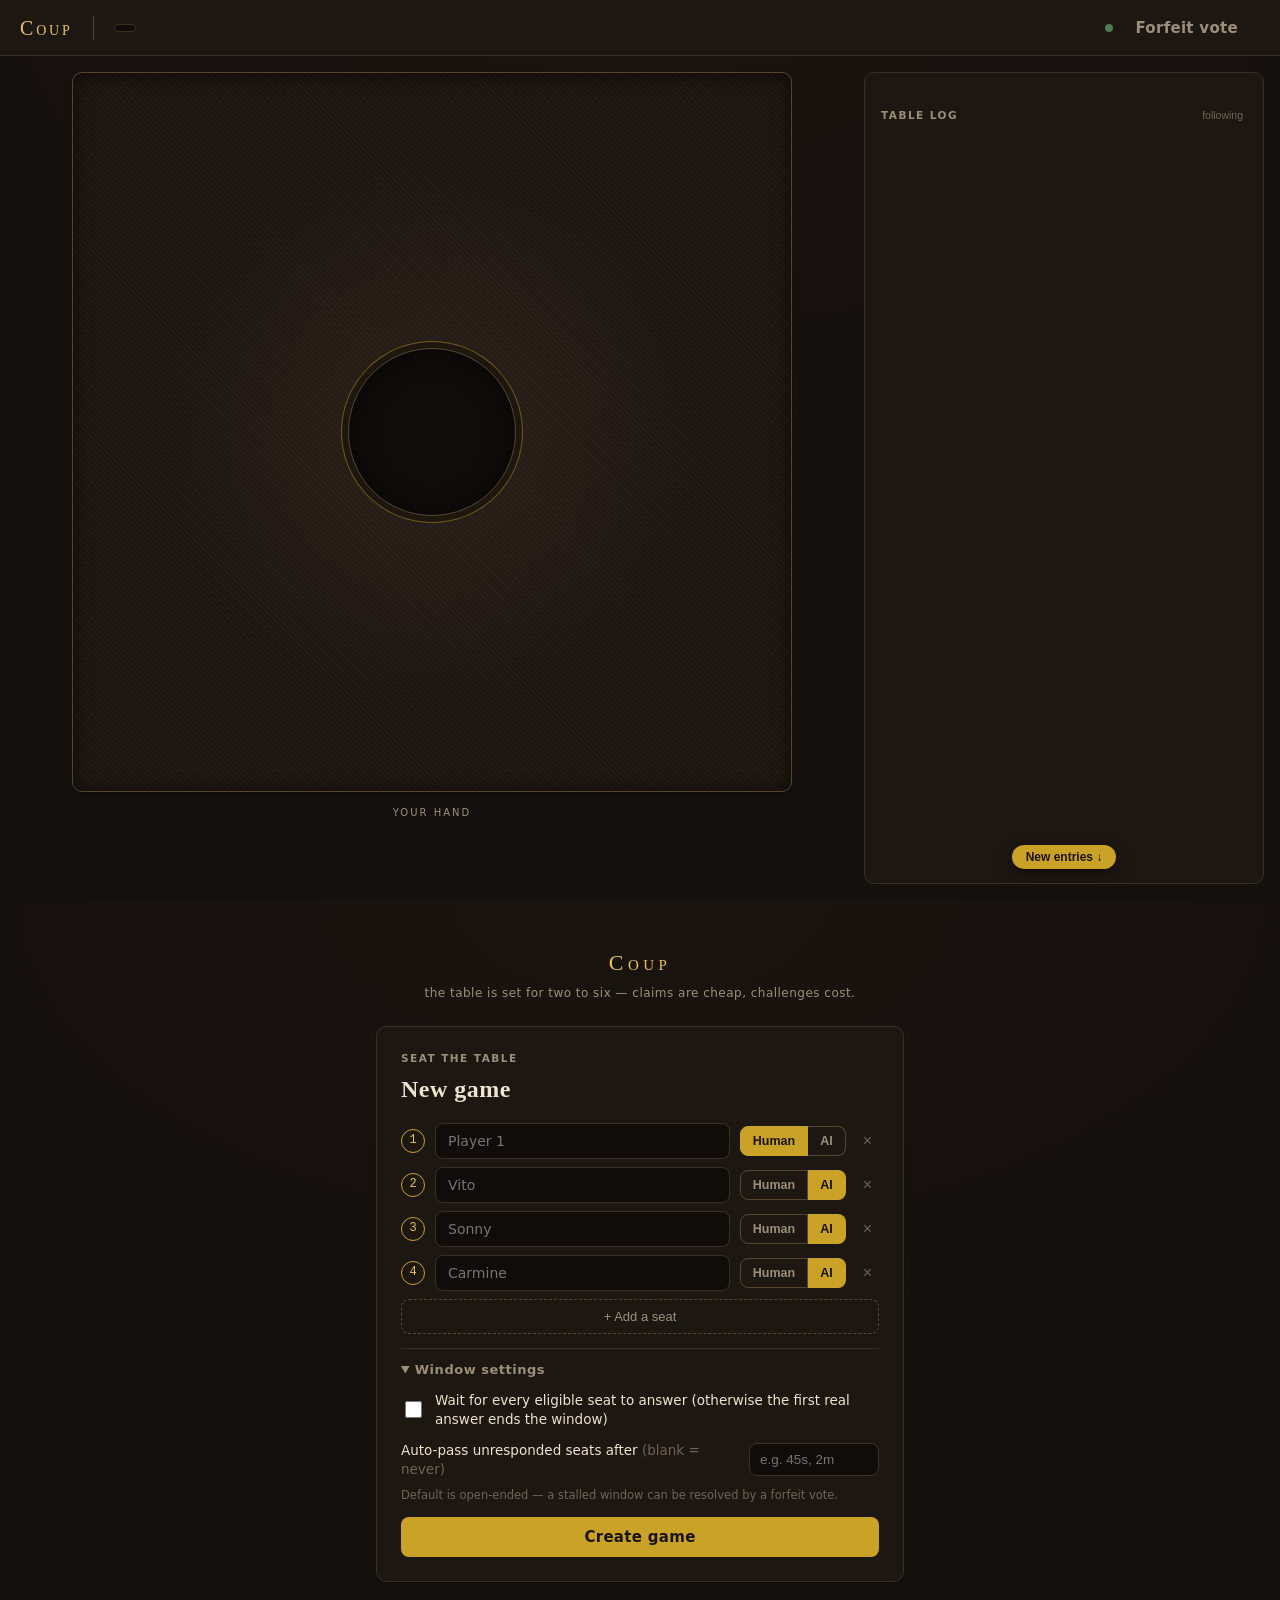
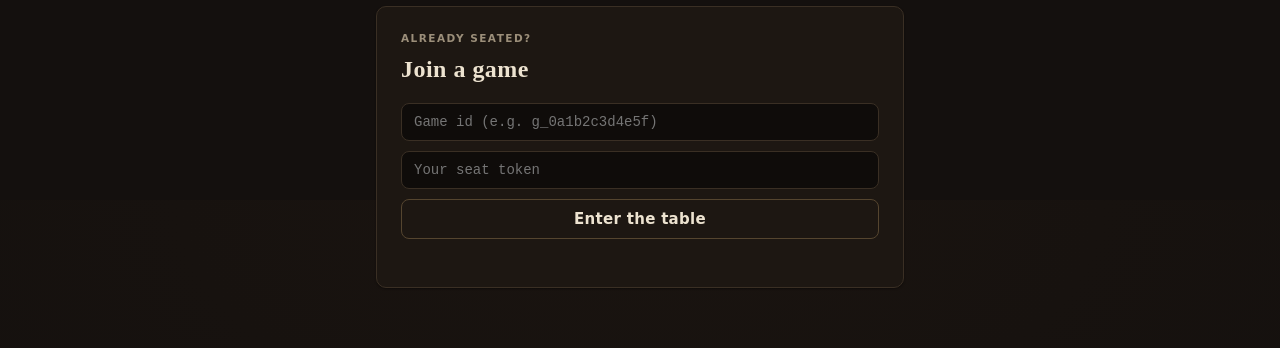
==== web/index.html @ f61dddc6 "feat(web): Coup table client — lobby, game view, decisions, windows (spec §10-§12) Vanilla JS client" ====
<!DOCTYPE html>
<html lang="en">
<head>
<meta charset="utf-8">
<meta name="viewport" content="width=device-width, initial-scale=1">
<title>Coup — the table</title>
<link rel="icon" href="data:image/svg+xml,%3Csvg xmlns='http://www.w3.org/2000/svg' viewBox='0 0 16 16'%3E%3Ccircle cx='8' cy='8' r='7' fill='%23c9a227'/%3E%3Ccircle cx='8' cy='8' r='3' fill='%2314100e'/%3E%3C/svg%3E">
<!--
  ai-coup web client — the production UI (docs/ui-spec.md is normative,
  docs/mockup.html is the approved visual direction). Vanilla HTML/CSS/JS,
  ES modules, no frameworks, no build step, no external assets. Served by the
  Go server at / (same origin as the API; all calls are relative URLs).

  Screen inventory (ui-spec §2):
    #/          S1 lobby — new game + join
    #/?join     S2 lobby — join card focused
    #/g/{id}    S3 game view (+ S4 auth-error overlay)
  The hash is a label only — every call authenticates via the bearer token
  kept in sessionStorage per tab (ui-spec §2, U2).
-->
<link rel="stylesheet" href="./app.css">
</head>
<body>

<!-- ===== S3 topbar shell (hidden until a game view is entered) ===== -->
<header class="topbar" id="topbar" hidden>
  <span class="brand">Coup</span><span class="hairline"></span>
  <button type="button" class="gchip" id="game-chip" title="Copy the full game id"></button>
  <span class="spacer"></span>
  <span class="conn" role="status" aria-live="polite">
    <i class="dot" id="conn-dot" aria-hidden="true"></i>
    <span class="visually-hidden" id="conn-text">live</span>
    <span class="conn-label" id="conn-label" hidden>reconnecting…</span>
  </span>
  <button type="button" class="btn btn-ghost" id="forfeit-btn" title="The other human seats will be asked to vote">Forfeit vote</button>
  <span class="viewer-chip"><span id="viewer-name"></span></span>
</header>

<!-- Passive banners (window you can't answer, open forfeit vote) — ui-spec §7.3/§10.1 -->
<div class="banner-strip" id="banner-strip"></div>

<!-- ===== S3 game view ===== -->
<main class="game-layout" id="game-view" hidden>
  <section class="col-left">
    <div class="felt" id="felt" aria-label="The table">
      <div class="seats" id="seats"></div>
      <div class="center" id="center">
        <span class="c-main" id="center-main"></span>
        <span class="c-sub" id="center-sub"></span>
        <span class="c-deck" id="center-deck"></span>
      </div>
    </div>
    <!-- Turn-action console (ui-spec §5.4) — docked strip, not a modal -->
    <div class="console" id="console" hidden></div>
    <!-- Your hand strip (ui-spec §5.2: outside/below the felt) -->
    <div class="hand-row" id="hand-row">
      <span class="hand-cap">YOUR&nbsp;HAND</span>
      <div class="hcards" id="hcards"></div>
    </div>
  </section>
  <aside class="log" id="log-panel" role="log" aria-label="Table log">
    <h2 class="log-head">
      <span class="kicker">TABLE&nbsp;LOG</span>
      <button type="button" class="follow-toggle" id="log-follow" aria-pressed="true">following</button>
    </h2>
    <div class="log-body" id="log-body"></div>
    <button type="button" class="new-entries" id="new-entries" hidden>New entries ↓</button>
  </aside>
</main>

<!-- ===== S1/S2 lobby (rendered by lobby.js) ===== -->
<div class="lobby-wrap" id="lobby-root"></div>

<!-- Modal root — window response, flip choice, exchange finish, ballots, tokens -->
<div id="modal-root"></div>
<!-- Game-over overlay lives above everything (ui-spec §10.6) -->
<div id="overlay-root"></div>
<!-- Toasts: bottom-center stack (ui-spec §4.7) -->
<div class="toasts" id="toast-root"></div>

<script type="module" src="./main.js"></script>
</body>
</html>
---- web/app.css ----
/* ==========================================================================
   ai-coup web client — app.css
   Design system per docs/ui-spec.md §3 (tokens drop-in), components per §4–§6,
   responsive summary per §14. Visual direction approved in docs/mockup.html
   (where mockup and spec disagree on pixels, the mockup wins).
   ========================================================================== */

/* --- §3.2 tokens ----------------------------------------------------------- */
:root {
  /* surfaces */
  --bg:            #14100e;   /* page: smoky black-brown */
  --bg-panel:      #1d1712;   /* panels: topbar, log, lobby cards */
  --bg-elev:       #251d16;   /* modal panel, tiles, raised */
  --bg-inset:      #0f0c0a;   /* recessed wells (log rows alt, deck circle floor) */

  /* text */
  --ink:           #ede3d0;   /* primary: warm ivory */
  --ink-dim:       #9c8f7a;   /* secondary / captions (≥4.6:1 on --bg) */
  --ink-faint:     #6e6355;   /* disabled, watermark text only (not body copy) */

  /* accents */
  --gold:          #c9a227;   /* primary accent: turn pointer, money, dividers */
  --gold-bright:   #e8c15a;   /* focus ring, active states, small gold text */
  --gold-ink:      #1a130c;   /* text ON gold fills (≥7:1 contrast) */
  --red:           #b3402f;   /* danger, challenge, penalty */
  --red-bright:    #d8694f;   /* red on dark for small text (≥5:1) */
  --green:         #4d7c53;   /* success, claim-succeeded, voted-yes fill */
  --green-bright:  #7fae88;
  --llm-bg:        #223041;   /* LLM badge fill (cool slate) */
  --llm-ink:       #a8c3dd;
  --llm-line:      #35495f;

  /* lines & fills */
  --line:          #3a2f24;   /* hairlines on dark panels */
  --line-strong:   #55452f;   /* borders on raised elements */
  --card-face:     #f3ead6;   /* playing-card face */
  --card-face-line:#d8c9a8;
  --card-back:     #6e2020;   /* card back base (oxblood) */
  --card-back-hi:  #873030;

  /* character colors (top stripe / underline accent, one per character) */
  --char-duke:        #c9a227;
  --char-assassin:    #b3402f;
  --char-contessa:    #4d7c53;
  --char-captain:     #3f6ea5;
  --char-ambassador:  #7b5ea7;

  /* type scale (rem, root = 16px) */
  --text-xs:   0.75rem;    /* 12 — badges, kicker labels */
  --text-sm:   0.875rem;   /* 14 — log rows, chips, table chrome */
  --text-md:   1rem;       /* 16 — body, buttons */
  --text-lg:   1.125rem;   /* 18 — modal subheads, seat names in modals */
  --text-xl:   1.5rem;     /* 24 — lobby headings, winner name */
  --text-2xl:  2.25rem;    /* 36 — "GAME OVER" display */

  --font-display: Palatino Linotype, Palatino, "Book Antiqua", Georgia, serif;
  --font-ui: system-ui, -apple-system, "Segoe UI", Roboto, Helvetica, Arial, sans-serif;
  --font-mono: ui-monospace, SFMono-Regular, Menlo, Consolas, monospace;

  /* spacing (4px grid) */
  --sp-1: 0.25rem;  /* 4  */
  --sp-2: 0.5rem;   /* 8  */
  --sp-3: 0.75rem;  /* 12 */
  --sp-4: 1rem;     /* 16 */
  --sp-5: 1.5rem;   /* 24 */
  --sp-6: 2rem;     /* 32 */

  /* radii */
  --r-card: 8px;      /* playing cards */
  --r-chip: 999px;    /* pills, chips */
  --r-panel: 10px;    /* panels, tiles */
  --r-modal: 14px;

  /* elevation */
  --shadow-1: 0 1px 2px rgba(0,0,0,.4);
  --shadow-2: 0 6px 18px rgba(0,0,0,.45);
  --shadow-modal: 0 24px 64px rgba(0,0,0,.55), 0 0 0 1px var(--line-strong);

  /* motion */
  --t-fast:   150ms cubic-bezier(.2,0,0,1);   /* hover, press, chips */
  --t-med:    220ms cubic-bezier(.2,0,0,1);   /* modal in/out, panels */
  --t-card:   450ms cubic-bezier(.3,.7,.2,1); /* card flip (face-down → face-up) */
}

/* --- §3.3 global surface treatment ----------------------------------------- */
* { box-sizing: border-box; }
html { height: 100%; }
body {
  margin: 0; min-height: 100%;
  background: var(--bg); color: var(--ink);
  font-family: var(--font-ui); font-size: var(--text-md); line-height: 1.4;
  background-image: radial-gradient(120% 90% at 50% 0%, #1a1410 0%, var(--bg) 60%);
}
:focus-visible { outline: 2px solid var(--gold-bright); outline-offset: 2px; }
::selection { background: #4a3a18; color: var(--ink); }
::-webkit-scrollbar { width: 10px; height: 10px; }
::-webkit-scrollbar-track { background: var(--bg-inset); }
::-webkit-scrollbar-thumb { background: var(--line-strong); border-radius: 5px; }

.visually-hidden {
  position: absolute !important; width: 1px; height: 1px; margin: -1px;
  padding: 0; overflow: hidden; clip: rect(0 0 0 0); white-space: nowrap; border: 0;
}

/* --- §3.4 buttons ------------------------------------------------------------ */
.btn {
  font-family: var(--font-ui); font-size: 15px; font-weight: 600; letter-spacing: .02em;
  height: 40px; padding: 0 var(--sp-4); border-radius: 8px; border: 1px solid transparent;
  cursor: pointer; display: inline-flex; align-items: center; justify-content: center; gap: 8px;
  background: none; color: var(--ink);
  transition: background var(--t-fast), border-color var(--t-fast), color var(--t-fast), transform var(--t-fast);
}
.btn:active { transform: translateY(1px); }
.btn-primary { background: var(--gold); color: var(--gold-ink); }
.btn-primary:hover { background: var(--gold-bright); }
.btn-outline { background: transparent; border-color: var(--line-strong); color: var(--ink); }
.btn-outline:hover { border-color: var(--gold); color: var(--gold-bright); }
.btn-danger { background: transparent; border-color: rgba(179,64,47,.55); color: var(--red-bright); }
.btn-danger:hover { background: rgba(179,64,47,.15); }
.btn-ghost { background: none; border: none; color: var(--ink-dim); height: 32px; padding: 0 8px; }
.btn-ghost:hover { color: var(--ink); }
.btn-yes { background: var(--green); border-color: transparent; color: #f2f7f0; }
.btn-yes:hover { filter: brightness(1.12); }
.btn:disabled, .btn[aria-disabled="true"] {
  opacity: .45; cursor: not-allowed; transform: none;
}
.btn:disabled:hover { background: inherit; }

/* ==========================================================================
   §4.1 topbar (S3 only)
   ========================================================================== */
.topbar {
  height: 56px; display: flex; align-items: center; gap: 14px; padding: 0 20px;
  background: var(--bg-panel); border-bottom: 1px solid var(--line);
}
.brand {
  font-family: var(--font-display); font-variant: small-caps; font-size: 20px;
  letter-spacing: .14em; color: var(--gold-bright);
}
.hairline { width: 1px; height: 24px; background: var(--line-strong); margin: 0 6px; }
.gchip {
  font-family: var(--font-mono); font-size: 12px; color: var(--ink-dim);
  background: var(--bg-inset); border: 1px solid var(--line); border-radius: var(--r-chip);
  padding: 3px 10px; cursor: pointer; height: auto;
}
.gchip:hover { color: var(--gold-bright); border-color: var(--line-strong); }
.spacer { flex: 1; }
.conn { display: inline-flex; align-items: center; gap: 7px; font-size: 12px; color: var(--ink-dim); }
.dot { width: 8px; height: 8px; border-radius: 50%; background: var(--green);
  box-shadow: 0 0 0 0 rgba(77,124,83,.5); animation: breathe 2.2s ease-in-out infinite; }
.dot.reconnecting { background: var(--red); animation: none; box-shadow: none; }
@keyframes breathe {
  0%,100% { box-shadow: 0 0 0 0 rgba(77,124,83,.45); }
  50%     { box-shadow: 0 0 0 6px rgba(77,124,83,0); }
}
.conn-label { font-size: var(--text-xs); color: var(--red-bright); }
.viewer-chip {
  font-family: var(--font-display); font-variant: small-caps; letter-spacing: .08em;
  font-size: var(--text-sm); padding-bottom: 3px; border-bottom: 2px solid var(--gold);
}

/* Passive banner strip (below topbar, ui-spec §7.3 / §10.1) */
.banner-strip { display: none; flex-direction: column; align-items: center; gap: 8px; padding: 10px 16px 0; }
.banner-strip:has(.banner-pill) { display: flex; }
.banner-pill {
  display: inline-flex; align-items: center; gap: 10px; max-width: min(94vw, 640px);
  background: var(--bg-panel); border: 1px solid rgba(201,162,39,.5); color: var(--ink);
  border-radius: var(--r-chip); padding: 7px 8px 7px 16px; font-size: var(--text-sm);
  box-shadow: var(--shadow-1);
}
.banner-pill .b-x {
  background: none; border: none; color: var(--ink-dim); font-size: 15px; line-height: 1;
  cursor: pointer; padding: 4px 6px; border-radius: 50%;
}
.banner-pill .b-x:hover { color: var(--ink); }

/* ==========================================================================
   §5 game view layout
   ========================================================================== */
.game-layout {
  display: grid; grid-template-columns: minmax(0,1fr) 400px; grid-template-rows: 1fr;
  gap: var(--sp-4); padding: var(--sp-4); min-height: calc(100vh - 56px); align-items: stretch;
}
.col-left { display: flex; flex-direction: column; min-width: 0; min-height: 0; }

/* --- §5.2 felt panel -------------------------------------------------------- */
.felt {
  position: relative; width: min(100%, 720px); aspect-ratio: 1/1; margin-inline: auto;
  border-radius: var(--r-panel); border: 1px solid var(--line-strong);
  background:
    repeating-linear-gradient(45deg, transparent 0 3px, rgba(255,255,255,.03) 3px 4px),
    radial-gradient(closest-side, #2b2118, #1c1510 78%);
  box-shadow: inset 0 2px 18px rgba(0,0,0,.55), var(--shadow-1);
}

/* --- §4.5 center board ------------------------------------------------------ */
.center {
  position: absolute; left: 50%; top: 50%; transform: translate(-50%,-50%);
  width: 168px; height: 168px; border-radius: 50%; background: var(--bg-inset);
  border: 1px solid var(--line-strong);
  box-shadow: 0 0 0 6px rgba(20,16,14,.9), 0 0 0 7px rgba(201,162,39,.45), inset 0 2px 24px rgba(0,0,0,.6);
  display: flex; flex-direction: column; align-items: center; justify-content: center;
  gap: 6px; text-align: center; z-index: 1;
}
.center .c-main {
  font-family: var(--font-display); font-variant: small-caps; font-size: 15px;
  letter-spacing: .18em; color: var(--ink-dim); max-width: 150px; line-height: 1.3;
}
.center .c-main.gold { color: var(--gold-bright); }
.center .c-sub { font-size: var(--text-xs); color: var(--ink-dim); max-width: 150px; }
.center .c-deck { font-family: var(--font-mono); font-size: 11px; color: var(--ink-dim); }

/* --- §4.3 / §5.3 seats ring -------------------------------------------------- */
.seats { position: absolute; inset: 0; }
.seat {
  position: absolute; transform: translate(-50%,-50%); width: 168px;
  left: clamp(84px, var(--sx), calc(100% - 84px));
  top:  clamp(72px, var(--sy), calc(100% - 72px));
  background: var(--bg-elev); border: 1px solid var(--line-strong); border-radius: var(--r-panel);
  box-shadow: var(--shadow-1); padding: 10px 12px; z-index: 2;
}
.s-row { display: flex; align-items: center; justify-content: space-between; gap: 6px; min-height: 20px; }
.s-name {
  font-family: var(--font-display); font-variant: small-caps; font-size: 15px;
  letter-spacing: .04em; line-height: 1.25; padding-left: 2px;
}
.seat.acting .s-name { border-left: 2px solid var(--gold); padding-left: 8px; }
.you-tag { font-size: 10px; font-weight: 700; letter-spacing: .12em; color: var(--gold-bright); white-space: nowrap; }
.out-tag { font-size: 10px; font-weight: 700; letter-spacing: .14em; color: var(--ink-dim); white-space: nowrap; }

.llm-badge {
  display: inline-block; font-size: 10px; font-weight: 700; letter-spacing: .08em; line-height: 1;
  color: var(--llm-ink); background: var(--llm-bg); border: 1px solid var(--llm-line);
  border-radius: var(--r-chip); padding: 2px 6px; margin-left: 6px; vertical-align: 1px; white-space: nowrap;
}

.s-coins { display: flex; align-items: center; gap: 7px; margin-top: 6px; }
.coin {
  width: 12px; height: 12px; border-radius: 50%; flex: none;
  background: radial-gradient(circle at 35% 30%, #f0d489, #c9a227 55%, #8a6d1a);
  border: 1px solid #5e4a12;
}
.s-coins b { font-family: var(--font-mono); font-weight: 500; font-size: 14px; color: var(--gold-bright); }

.s-cards { display: flex; align-items: center; gap: 6px; margin-top: 8px; min-height: 52px; flex-wrap: wrap; }

/* §4.4 card back (seat face-down, 34×48) */
.back {
  width: 34px; height: 48px; border-radius: 6px; flex: none; background:
    repeating-linear-gradient(45deg, rgba(255,255,255,.06) 0 2px, transparent 2px 7px),
    repeating-linear-gradient(-45deg, rgba(255,255,255,.06) 0 2px, transparent 2px 7px), var(--card-back);
  box-shadow: inset 0 0 0 3px var(--card-back-hi), inset 0 0 0 4px rgba(0,0,0,.35);
}

/* §4.3 face-up chip (monogram + character stripe) */
.chip {
  position: relative; width: 34px; height: 48px; border-radius: 6px; background: var(--card-face);
  display: inline-flex; align-items: center; justify-content: center; flex: none;
  font-family: var(--font-display); font-size: 16px; color: #241c14;
}
.chip::after {
  content: ""; position: absolute; left: 0; right: 0; bottom: 0; height: 3px;
  border-radius: 0 0 6px 6px; background: var(--stripe, var(--line-strong));
}
.chip.unknown { color: #6b5c48; font-family: var(--font-ui); font-weight: 700; }

/* §4.3 rings: turn pointer + decision pulse */
.seat.acting { box-shadow: 0 0 0 2px var(--gold), 0 0 18px rgba(201,162,39,.35), var(--shadow-1); }
.seat.decision::after {
  content: ""; position: absolute; inset: -5px; pointer-events: none;
  border: 1px dashed var(--gold-bright); border-radius: calc(var(--r-panel) + 4px);
  animation: pulse 2.2s ease-in-out infinite;
}
@keyframes pulse { 0%,100% { opacity: .35; } 50% { opacity: .95; } }
.seat.eliminated { opacity: .55; filter: saturate(.6); }

/* §4.4 flip animation for YOUR cards (back → face) */
@keyframes cardflip { from { transform: rotateY(90deg); } to { transform: rotateY(0deg); } }
.chip.flipping { animation: cardflip var(--t-card); }

/* ==========================================================================
   Hand strip (§5.2 outside/below the felt) + §4.4 hand cards
   ========================================================================== */
.hand-row { padding: 14px 8px 2px; text-align: center; }
.hand-cap { font-size: 10px; letter-spacing: .2em; color: var(--ink-dim); display: block; margin-bottom: 10px; }
.hcards { display: flex; justify-content: center; gap: 12px; min-height: 40px; align-items: center; }
.hcard {
  position: relative; width: min(24vw, 96px); aspect-ratio: 5/7; border-radius: var(--r-card);
  background: var(--card-face); border: 1px solid var(--card-face-line);
  box-shadow: inset 0 0 0 4px var(--card-face), inset 0 0 0 5px rgba(0,0,0,.08), 0 8px 20px rgba(0,0,0,.45);
}
.hcard .stripe { position: absolute; top: 0; left: 0; right: 0; height: 6px; border-radius: 7px 7px 0 0; }
.hcard .cname {
  position: absolute; inset: 0; display: flex; align-items: center; justify-content: center;
  padding: 10px 8px 0; font-family: var(--font-display); font-variant: small-caps;
  font-size: 13px; color: #241c14; letter-spacing: .03em; text-align: center; line-height: 1.25;
}
.hcard .pos { position: absolute; top: 9px; right: 8px; font-family: var(--font-mono); font-size: 11px; color: rgba(36,28,20,.45); }

/* ==========================================================================
   §5.4 turn-action console (docked strip between felt and hand row)
   ========================================================================== */
.console { background: var(--bg-panel); border-top: 1px solid var(--line-strong); padding: 12px 16px; margin-top: 12px; }
.console-kicker {
  font-size: 10.5px; font-weight: 600; letter-spacing: .16em; color: var(--gold-bright);
  text-transform: uppercase; margin-bottom: 10px;
}
.console-kicker .mandatory { color: var(--red-bright); }
.console-btns { display: flex; flex-wrap: wrap; gap: 8px; }
.cbtn {
  position: relative; background: none; border: 1px solid var(--line-strong); color: var(--ink);
  border-radius: 8px; padding: 7px 12px; cursor: pointer; text-align: left; min-width: 96px;
  transition: border-color var(--t-fast), color var(--t-fast), background var(--t-fast);
}
.cbtn:hover:not(:disabled) { border-color: var(--gold); color: var(--gold-bright); }
.cbtn .lab { display: block; font-family: var(--font-ui); font-size: 14px; font-weight: 600; letter-spacing: .02em; }
.cbtn .cap { display: block; font-size: 10px; color: var(--ink-dim); margin-top: 2px; }
.cbtn:disabled { opacity: .45; cursor: not-allowed; }
.cbtn.selected { border-color: var(--gold-bright); background: rgba(201,162,39,.12); color: var(--gold-bright); }
.console-status {
  font-family: var(--font-display); font-variant: small-caps; letter-spacing: .1em;
  font-size: 13.5px; color: var(--gold-bright); text-align: center; padding: 8px 0 4px;
}

/* Target picker (inline expansion below the button row, §5.4) */
.tpick { display: flex; flex-wrap: wrap; gap: 8px; margin-top: 12px; align-items: stretch; }
.tchip {
  display: inline-flex; align-items: center; gap: 8px; background: var(--bg-elev);
  border: 1px solid var(--line-strong); border-radius: 8px; padding: 7px 10px; cursor: pointer;
  color: var(--ink); font-size: 13px; transition: border-color var(--t-fast), background var(--t-fast);
}
.tchip:hover:not(:disabled) { border-color: var(--gold); }
.tchip:disabled { opacity: .45; cursor: not-allowed; }
.tchip .tcoins { font-family: var(--font-mono); color: var(--gold-bright); font-size: 12px; }
.tchip .tclaim { display: flex; gap: 6px; margin-left: 8px; padding-left: 10px; border-left: 1px solid var(--line); }
.tchip .tclaim button {
  background: none; border: 1px solid var(--line-strong); color: var(--ink-dim); border-radius: 6px;
  font-size: 11px; padding: 3px 8px; cursor: pointer;
}
.tchip .tclaim button:hover:not(:disabled) { border-color: var(--gold); color: var(--gold-bright); }

/* "Respond — a window is open" docked pill (ui-spec §8.1 close affordance) */
.reopen-pill { position: absolute; left: 50%; top: 50%; transform: translate(-50%,-50%); z-index: 5; }
.reopen-pill .btn { box-shadow: var(--shadow-2); animation: pulse 2.2s ease-in-out infinite; }

/* ==========================================================================
   §4.6 table log panel
   ========================================================================== */
.log {
  background: var(--bg-panel); border: 1px solid var(--line); border-radius: var(--r-panel);
  padding: 14px 0 10px; display: flex; flex-direction: column; min-height: 0; overflow: hidden;
}
.log-head { display: flex; align-items: center; justify-content: space-between; padding: 0 16px; margin-bottom: 8px; }
.kicker { font-size: 10.5px; letter-spacing: .14em; color: var(--ink-dim); font-weight: 600; margin: 0; }
.follow-toggle {
  background: none; border: none; color: var(--ink-faint); font-size: 10.5px; cursor: pointer; padding: 2px 4px;
}
.follow-toggle:hover { color: var(--ink-dim); }
.log-body { overflow-y: auto; min-height: 120px; flex: 1; overscroll-behavior: contain; }
.row { display: grid; grid-template-columns: 44px 20px 1fr; gap: 8px; padding: 6px 12px; align-items: baseline; overflow-wrap: anywhere; }
.log-body > .row:nth-child(even):not(.row-divider) { background: rgba(15,12,10,.4); }
.row .t { font-family: var(--font-mono); font-size: 11px; color: var(--ink-faint); }
.row .ic { font-size: 13px; text-align: center; display: inline-flex; align-items: center; justify-content: center; }
.row .tx { font-size: 13px; line-height: 1.45; }
.row.dim .tx { color: var(--ink-dim); }
.row.gold .tx { color: var(--gold-bright); }
.row.red .tx { color: var(--red-bright); }
.row.green .tx { color: var(--green-bright); }
.row.gold-dim .tx { color: #b0913a; }
.row.bold .tx { font-weight: 600; }
.ic.coins { color: var(--gold); }
.row .ic .chip { width: 16px; height: 22px; font-size: 9px; position: relative; display: inline-flex; align-items: center; justify-content: center; }
.tx .void-word { color: var(--red-bright); font-weight: 600; }
.tx .word-yes { color: var(--green-bright); font-weight: 600; }
.tx .word-no { color: var(--red-bright); font-weight: 600; }

.row-divider { display: flex; align-items: center; gap: 12px; padding: 9px 16px; background: none !important; }
.row-divider::before, .row-divider::after { content: ""; flex: 1; height: 1px; background: var(--line); }
.row-divider span {
  font-family: var(--font-display); font-variant: small-caps; font-size: 10.5px;
  letter-spacing: .18em; color: var(--ink-dim); white-space: nowrap;
}
.row-divider .you { color: var(--gold-bright); }

.row-private { border-left: 2px solid var(--gold); background: rgba(201,162,39,.07) !important; }
.row-private .priv-prefix { font-size: var(--text-xs); color: var(--gold-bright); letter-spacing: .08em; font-weight: 600; margin-right: 6px; }
.row-warning { border-left: 2px solid var(--red); background: rgba(179,64,47,.08) !important; }

.row-banquet { display: flex; justify-content: center; padding: 10px 16px; position: relative; background: none !important; }
.row-banquet::before, .row-banquet::after { content: ""; position: absolute; left: 16px; right: 16px; height: 1px; background: var(--line); }
.row-banquet::before { top: 2px; } .row-banquet::after { bottom: 2px; }
.row-banquet span {
  font-family: var(--font-display); font-variant: small-caps; letter-spacing: .14em;
  font-size: var(--text-lg); color: var(--gold-bright); white-space: nowrap; max-width: 100%; overflow-wrap: anywhere;
}

.trim { text-align: center; font-family: var(--font-display); font-style: italic; font-size: 11.5px; color: var(--ink-faint); padding: 8px 0; }
.new-entries {
  position: sticky; bottom: 4px; margin: 6px auto 0; display: block;
  background: var(--gold); color: var(--gold-ink); border: none; border-radius: var(--r-chip);
  font-size: 12px; font-weight: 600; padding: 5px 14px; cursor: pointer; box-shadow: var(--shadow-2);
}

/* ==========================================================================
   §4.7 toasts
   ========================================================================== */
.toasts {
  position: fixed; left: 50%; transform: translateX(-50%); bottom: 18px; z-index: 90;
  display: flex; flex-direction: column-reverse; gap: 8px; width: min(92vw, 400px); pointer-events: none;
}
.toast {
  pointer-events: auto; border-radius: 8px; box-shadow: var(--shadow-2); padding: 10px 30px 10px 12px;
  position: relative; animation: toastin var(--t-fast);
}
@keyframes toastin { from { opacity: 0; transform: translateY(8px); } to { opacity: 1; transform: none; } }
.toast .t-kicker { font-size: 10px; letter-spacing: .14em; font-weight: 700; margin-bottom: 3px; text-transform: uppercase; }
.toast .t-msg { font-family: var(--font-display); font-style: italic; font-size: 15px; color: var(--ink); line-height: 1.35; }
.toast.error { background: #2a1512; border-left: 3px solid var(--red); }
.toast.error .t-kicker { color: var(--red-bright); }
.toast.info { background: var(--bg-elev); border-left: 3px solid var(--gold); }
.toast.info .t-kicker { color: var(--gold-bright); }
.toast.info .t-msg { font-family: var(--font-ui); font-style: normal; font-size: 14px; }
.toast .t-x { position: absolute; top: 6px; right: 8px; background: none; border: none; color: var(--ink-dim); cursor: pointer; font-size: 14px; padding: 3px; line-height: 1; }
.toast .t-x:hover { color: var(--ink); }

/* ==========================================================================
   §4.8 modal shell + §9/§10 specific modals
   ========================================================================== */
.modal-root { position: fixed; inset: 0; z-index: 50; display: flex; align-items: center; justify-content: center; }
.backdrop { position: absolute; inset: 0; background: rgba(10,8,6,.72); backdrop-filter: blur(2px); }
.modal-panel {
  position: relative; width: 420px; max-width: calc(100% - 24px); background: var(--bg-elev);
  border: 1px solid var(--line-strong); border-radius: var(--r-modal); box-shadow: var(--shadow-modal);
  animation: modalin var(--t-med); max-height: calc(100vh - 32px); overflow-y: auto;
}
@keyframes modalin { from { opacity: 0; transform: scale(.97); } to { opacity: 1; transform: scale(1); } }
.modal-panel.wide { width: 480px; }
.modal-kicker { font-size: 10.5px; letter-spacing: .18em; color: var(--gold); font-weight: 600; text-transform: uppercase; margin-bottom: 9px; display: block; }
.modal-title { font-family: var(--font-display); font-size: 18px; line-height: 1.45; color: var(--ink); margin: 0; }
.modal-sub { font-size: 12.5px; color: var(--ink-dim); margin-top: 6px; line-height: 1.45; }
.m-head, .m-body, .m-foot { padding: var(--sp-5); }
.m-head { border-bottom: 1px solid var(--line); }
.m-head.no-line { border-bottom: none; }
.m-body { border-bottom: 1px solid var(--line); padding-top: var(--sp-4); }
.m-body.no-line { border-bottom: none; }
.m-foot { padding-bottom: var(--sp-5); display: flex; gap: 8px; justify-content: flex-end; flex-wrap: wrap; }
.m-status {
  padding: 20px var(--sp-5); font-family: var(--font-display); font-variant: small-caps; letter-spacing: .1em;
  font-size: 13.5px; color: var(--gold-bright); text-align: center; line-height: 1.6;
}
.m-status.stale { color: var(--ink-dim); font-style: italic; font-variant: normal; }
.m-close { position: absolute; top: 12px; right: 14px; background: none; border: none; color: var(--ink-dim); font-size: 18px; line-height: 1; cursor: pointer; padding: 4px; z-index: 2; }
.m-close:hover { color: var(--ink); }

/* response chips (§8.1) */
.chips { display: flex; flex-wrap: wrap; gap: 8px; margin-bottom: 14px; }
.pchip {
  display: inline-flex; align-items: center; gap: 7px; border: 1px solid var(--line-strong);
  background: var(--bg-panel); border-radius: var(--r-chip); padding: 5px 12px; font-size: 12.5px;
}
.pchip .pstate { font-size: 12px; color: var(--ink-faint); }
.pchip.passed .pstate { color: var(--ink-dim); }
.pchip.blocked .pstate { color: var(--green-bright); }
.pchip.challenged .pstate { color: var(--red-bright); font-weight: 600; }
.pchip.mine { border-color: rgba(232,193,90,.65); }
.pchip.mine .pstate { color: var(--gold-bright); }
.pending-dot { animation: pulse 1.8s ease-in-out infinite; }

/* settings line (countdown / require-all progress) */
.m-set {
  display: flex; align-items: center; justify-content: space-between; gap: 12px;
  border-top: 1px solid var(--line); margin: 0 -var(--sp-5); padding: 10px var(--sp-5) 0;
  font-size: 11.5px; color: var(--ink-dim);
}
.m-set .cd { font-family: var(--font-mono); }
.m-set .cd.hot { color: var(--red-bright); }

/* single-seat decision modals (§9) — card rows */
.dc-cards { display: flex; justify-content: center; gap: 14px; margin: 6px 0 4px; }
.dcard { position: relative; width: 72px; height: 101px; border-radius: var(--r-card); background: var(--card-face);
  border: 1px solid var(--card-face-line); display: flex; align-items: center; justify-content: center; }
.dcard .stripe { position: absolute; top: 0; left: 0; right: 0; height: 6px; border-radius: 7px 7px 0 0; }
.dcard .cname { font-family: var(--font-display); font-variant: small-caps; font-size: 12px; color: #241c14; text-align: center; padding: 8px 4px; line-height: 1.25; }
.dcard .pos { position: absolute; top: 9px; right: 8px; font-family: var(--font-mono); font-size: 14px; color: rgba(36,28,20,.45); }
.dc-labels { display: flex; justify-content: center; gap: 14px; margin-bottom: 10px; }
.dc-labels span { width: 72px; text-align: center; font-size: 11px; color: var(--ink-dim); }
.dc-rowcap { font-size: 10.5px; letter-spacing: .14em; color: var(--ink-dim); font-weight: 600; margin: 12px 0 6px; text-transform: uppercase; }
.dcard.hl { box-shadow: 0 0 0 2px var(--gold-bright), var(--shadow-1); }

/* forfeit ballot (§10.5) */
.tally-line { display: flex; align-items: baseline; justify-content: space-between; gap: 10px; margin-bottom: 8px; }
.tally-counts { font-family: var(--font-display); font-size: 20px; letter-spacing: .06em; }
.tally-counts .y { color: var(--green-bright); }
.tally-counts .n { color: var(--red-bright); }
.tally-need { font-size: 11.5px; color: var(--ink-dim); }
.tally-bar { position: relative; height: 6px; background: var(--bg-inset); border-radius: 3px; margin: 10px 0 14px; overflow: hidden; }
.tally-fill-y { position: absolute; left: 0; top: 0; bottom: 0; background: var(--green); transition: width var(--t-med); }
.tally-fill-n { position: absolute; right: 0; top: 0; bottom: 0; background: var(--red); transition: width var(--t-med); }
.tally-tick { position: absolute; top: -2px; bottom: -2px; width: 2px; background: var(--ink-dim); }
.voters { display: flex; flex-direction: column; gap: 6px; }
.voter-row { display: flex; align-items: center; justify-content: space-between; gap: 8px; font-size: 13.5px; }
.vchip { border-radius: var(--r-chip); padding: 2px 10px; font-size: 10.5px; font-weight: 700; letter-spacing: .08em; }
.vchip.pending { color: var(--ink-faint); border: 1px solid var(--line-strong); animation: pulse 1.8s ease-in-out infinite; }
.vchip.yes { background: rgba(77,124,83,.25); color: var(--green-bright); border: 1px solid var(--green); }
.vchip.no { background: rgba(179,64,47,.22); color: var(--red-bright); border: 1px solid var(--red); }

/* forfeit initiation target list */
.feat-list { display: flex; flex-direction: column; gap: 6px; margin-bottom: 8px; }
.feat-row {
  display: flex; align-items: center; justify-content: space-between; gap: 10px; width: 100%;
  background: var(--bg-panel); border: 1px solid var(--line-strong); color: var(--ink);
  border-radius: 8px; padding: 9px 12px; cursor: pointer; font-size: 14px; text-align: left;
}
.feat-row:hover { border-color: var(--gold); }
.feat-row .fcoins { font-family: var(--font-mono); color: var(--gold-bright); font-size: 13px; }
.confirm-line { font-family: var(--font-display); font-style: italic; color: var(--gold-bright); font-size: 14.5px; margin-bottom: 12px; }

/* token notice (§6.3) */
.token-block {
  display: flex; align-items: center; gap: 8px; background: var(--bg-inset); border: 1px solid var(--line-strong);
  border-radius: 8px; padding: 10px 12px; margin: 4px 0 12px;
}
.token-block code { font-family: var(--font-mono); font-size: 13px; color: var(--gold-bright); word-break: break-all; flex: 1; }
.warn-once { font-size: 10.5px; letter-spacing: .1em; color: var(--red-bright); text-transform: uppercase; font-weight: 700; margin-bottom: 8px; }

/* game-over overlay (§10.6) */
.overlay-root { position: fixed; inset: 0; z-index: 60; display: flex; align-items: center; justify-content: center; }
.overlay-backdrop { position: absolute; inset: 0; background: rgba(10,8,6,.78); backdrop-filter: blur(2px); }
.go-panel {
  position: relative; width: 360px; max-width: calc(100% - 24px); background: var(--bg-elev);
  border: 1px solid var(--line-strong); border-radius: var(--r-modal); box-shadow: var(--shadow-modal); padding: var(--sp-5);
  text-align: center; animation: modalin var(--t-med);
}
.go-title { font-family: var(--font-display); font-size: var(--text-2xl); color: var(--gold-bright); letter-spacing: .08em; margin: 6px 0 10px; }
.go-winner { font-family: var(--font-display); font-variant: small-caps; font-size: var(--text-xl); margin-bottom: 2px; }
.go-sub { color: var(--ink-dim); font-size: 13.5px; margin-bottom: 16px; }
.standings { text-align: left; display: flex; flex-direction: column; gap: 4px; margin-bottom: 18px; }
.standing-row { display: flex; justify-content: space-between; align-items: center; gap: 10px; font-size: 14px; padding: 6px 10px; border-radius: 8px; border: 1px solid transparent; }
.standing-row.win { border-color: var(--gold); background: rgba(201,162,39,.08); }
.standing-row .s-coins-in { font-family: var(--font-mono); color: var(--gold-bright); }
.standing-row.out { opacity: .55; }

/* ==========================================================================
   §6 lobby (S1/S2)
   ========================================================================== */
.lobby-wrap { max-width: 560px; margin: 0 auto; padding: 48px 16px 60px; display: flex; flex-direction: column; gap: var(--sp-5); }
.lobby-brand { font-family: var(--font-display); font-variant: small-caps; letter-spacing: .2em; color: var(--gold-bright); font-size: 22px; text-align: center; }
.lobby-brand small { display: block; font-family: var(--font-ui); font-variant: normal; letter-spacing: .04em; color: var(--ink-dim); font-size: 12px; margin-top: 6px; text-transform: none; }
.lobby-card { background: var(--bg-panel); border: 1px solid var(--line); border-radius: var(--r-panel); padding: var(--sp-5); box-shadow: var(--shadow-1); }
.lobby-card .kicker { display: block; margin-bottom: 8px; }
.lobby-card h1 { font-family: var(--font-display); font-size: var(--text-xl); margin: 0 0 16px; letter-spacing: .02em; }

.seat-rows { display: flex; flex-direction: column; gap: 8px; margin-bottom: 14px; }
.seat-row { display: flex; align-items: center; gap: 10px; }
.seat-num {
  width: 24px; height: 24px; border-radius: 50%; border: 1px solid var(--gold); color: var(--gold-bright);
  font-family: var(--font-mono); font-size: 12px; display: inline-flex; align-items: center; justify-content: center; flex: none;
}
.name-in {
  flex: 1; min-width: 0; background: var(--bg-inset); border: 1px solid var(--line); color: var(--ink);
  border-radius: 8px; padding: 9px 12px; font-size: 14px; font-family: var(--font-ui);
}
.name-in:focus { outline: 2px solid var(--gold-bright); outline-offset: 0; border-color: transparent; }
.seg { display: inline-flex; flex: none; }
.seg button {
  background: none; border: 1px solid var(--line-strong); color: var(--ink-dim); font-size: 12.5px; font-weight: 600;
  padding: 7px 12px; cursor: pointer; transition: background var(--t-fast), color var(--t-fast);
}
.seg button:first-child { border-radius: 8px 0 0 8px; }
.seg button:last-child { border-radius: 0 8px 8px 0; border-left: none; }
.seg button.on { background: var(--gold); color: var(--gold-ink); border-color: var(--gold); }
.row-x { background: none; border: none; color: var(--ink-faint); font-size: 16px; cursor: pointer; padding: 4px 7px; line-height: 1; }
.row-x:hover:not(:disabled) { color: var(--red-bright); }
.row-x:disabled { opacity: .35; cursor: not-allowed; }
.add-seat { background: none; border: 1px dashed var(--line-strong); color: var(--ink-dim); border-radius: 8px; padding: 9px 12px; cursor: pointer; font-size: 13px; width: 100%; }
.add-seat:hover:not(:disabled) { border-color: var(--gold); color: var(--gold-bright); }
.add-seat:disabled { opacity: .4; cursor: not-allowed; }

.win-settings { margin: 4px 0 14px; border-top: 1px solid var(--line); padding-top: 12px; }
.win-settings summary { cursor: pointer; font-size: 13px; color: var(--ink-dim); font-weight: 600; letter-spacing: .04em; user-select: none; }
.ws-row { display: flex; align-items: center; gap: 10px; margin-top: 12px; font-size: 13.5px; }
.ws-row input[type="checkbox"] { width: 17px; height: 17px; accent-color: var(--gold); flex: none; }
.ws-row label { flex: 1; }
.timeout-in { background: var(--bg-inset); border: 1px solid var(--line); color: var(--ink); border-radius: 8px; padding: 8px 10px; font-size: 13.5px; width: 130px; flex: none; }
.timeout-in:focus { outline: 2px solid var(--gold-bright); outline-offset: 0; }
.ws-hint { font-size: 11.5px; color: var(--ink-faint); margin-top: 8px; line-height: 1.4; }

.field-in {
  width: 100%; background: var(--bg-inset); border: 1px solid var(--line); color: var(--ink);
  border-radius: 8px; padding: 10px 12px; font-size: 14px; margin-bottom: 10px; font-family: var(--font-mono);
}
.field-in:focus { outline: 2px solid var(--gold-bright); outline-offset: 0; border-color: transparent; }
.join-inline-err { color: var(--red-bright); font-size: 13px; margin-top: 6px; min-height: 18px; font-family: var(--font-display); font-style: italic; }

/* ==========================================================================
   §5.1/§14 responsive behavior
   ========================================================================== */
@media (max-width: 1119px) {
  .game-layout { grid-template-columns: 1fr; grid-auto-rows: minmax(0, auto); overflow-y: visible; }
  .felt { max-width: 640px; }
  .log { max-height: 38vh; order: 2; }
}
@media (max-width: 900px) { .gchip { display: none; } }
@media (max-width: 719px) {
  /* strip mode (§5.3): tiles wrap above the center board, felt loses square aspect */
  .felt { aspect-ratio: auto; min-height: 240px; width: 100%; }
  .seats { position: static; display: flex; flex-wrap: wrap; justify-content: center; gap: var(--sp-3); padding-top: 16px; }
  .seat { position: relative; transform: none; left: auto; top: auto; width: 140px; margin: 0; }
  .center { position: static; transform: none; margin: 22px auto 18px; width: 128px; height: 128px; display: flex; }
  .reopen-pill { top: 34%; }
  .hcard { width: min(22vw, 88px); }
  .m-foot .btn { flex: 1 1 auto; }
  .game-layout { padding: var(--sp-3); gap: var(--sp-3); }
}
@media (max-width: 560px) {
  .row { grid-template-columns: 44px 1fr; }
  .row .ic { display: none; }
  .cbtn .cap { display: none; }
}
@media (max-width: 479px) {
  .m-foot { flex-direction: column; }
  .m-foot .btn { width: 100%; }
}

/* §15 reduced motion */
@media (prefers-reduced-motion: reduce) {
  * { animation: none !important; transition: none !important; }
}
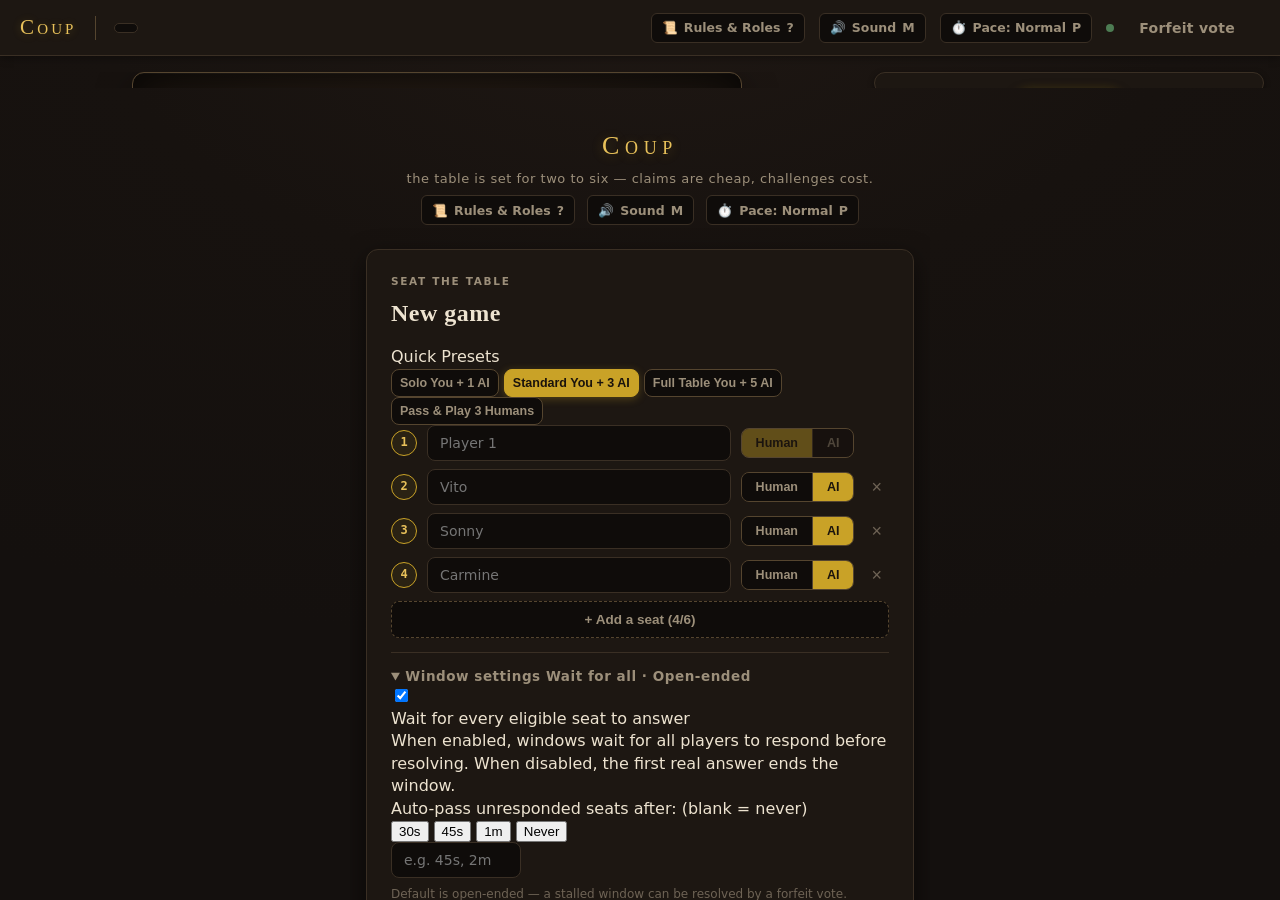
==== commit 8764f0f0: "feat(web): wire live event playback queue, topbar controls, and modern styling Integrate asynchronou" ====
--- a/web/index.html
+++ b/web/index.html
@@ -27,6 +27,21 @@
   <span class="brand">Coup</span><span class="hairline"></span>
   <button type="button" class="gchip" id="game-chip" title="Copy the full game id"></button>
   <span class="spacer"></span>
+  <button type="button" class="topbar-btn" id="rules-btn" title="View Coup rules &amp; roles" aria-label="View Coup rules &amp; roles (Press ? or H)">
+    <span class="topbar-icon" aria-hidden="true">📜</span>
+    <span class="topbar-text">Rules &amp; Roles</span>
+    <span class="kbd-hint" aria-hidden="true">?</span>
+  </button>
+  <button type="button" class="topbar-btn" id="sound-toggle" title="Toggle sound" aria-label="Toggle sound (Press M)" aria-pressed="true">
+    <span class="topbar-icon" id="sound-icon" aria-hidden="true">🔊</span>
+    <span class="topbar-text" id="sound-text">Sound</span>
+    <span class="kbd-hint" aria-hidden="true">M</span>
+  </button>
+  <button type="button" class="topbar-btn" id="pace-toggle" title="AI Turn Pace: Normal (natural delay · Press P to cycle)" aria-label="AI Turn Pace: Normal (natural delay · Press P to cycle)">
+    <span class="topbar-icon" id="pace-icon" aria-hidden="true">⏱️</span>
+    <span class="topbar-text" id="pace-text">Pace: Normal</span>
+    <span class="kbd-hint" aria-hidden="true">P</span>
+  </button>
   <span class="conn" role="status" aria-live="polite">
     <i class="dot" id="conn-dot" aria-hidden="true"></i>
     <span class="visually-hidden" id="conn-text">live</span>
@@ -73,6 +88,8 @@
 
 <!-- Modal root — window response, flip choice, exchange finish, ballots, tokens -->
 <div id="modal-root"></div>
+<!-- Rules & roles cheatsheet modal root -->
+<div id="rules-root"></div>
 <!-- Game-over overlay lives above everything (ui-spec §10.6) -->
 <div id="overlay-root"></div>
 <!-- Toasts: bottom-center stack (ui-spec §4.7) -->
--- a/web/app.css
+++ b/web/app.css
@@ -1,8 +1,7 @@
 /* ==========================================================================
    ai-coup web client — app.css
-   Design system per docs/ui-spec.md §3 (tokens drop-in), components per §4–§6,
-   responsive summary per §14. Visual direction approved in docs/mockup.html
-   (where mockup and spec disagree on pixels, the mockup wins).
+   Smoky Italian parlor design system per docs/ui-spec.md and docs/mockup.html.
+   Zero external assets, vanilla CSS custom properties, responsive desktop/mobile.
    ========================================================================== */
 
 /* --- §3.2 tokens ----------------------------------------------------------- */
@@ -21,9 +20,11 @@
   /* accents */
   --gold:          #c9a227;   /* primary accent: turn pointer, money, dividers */
   --gold-bright:   #e8c15a;   /* focus ring, active states, small gold text */
+  --gold-glow:     rgba(201, 162, 39, 0.35);
   --gold-ink:      #1a130c;   /* text ON gold fills (≥7:1 contrast) */
   --red:           #b3402f;   /* danger, challenge, penalty */
   --red-bright:    #d8694f;   /* red on dark for small text (≥5:1) */
+  --red-glow:      rgba(179, 64, 47, 0.28);
   --green:         #4d7c53;   /* success, claim-succeeded, voted-yes fill */
   --green-bright:  #7fae88;
   --llm-bg:        #223041;   /* LLM badge fill (cool slate) */
@@ -33,6 +34,7 @@
   /* lines & fills */
   --line:          #3a2f24;   /* hairlines on dark panels */
   --line-strong:   #55452f;   /* borders on raised elements */
+  --line-gold:     rgba(201, 162, 39, 0.3);
   --card-face:     #f3ead6;   /* playing-card face */
   --card-face-line:#d8c9a8;
   --card-back:     #6e2020;   /* card back base (oxblood) */
@@ -68,13 +70,13 @@
   /* radii */
   --r-card: 8px;      /* playing cards */
   --r-chip: 999px;    /* pills, chips */
-  --r-panel: 10px;    /* panels, tiles */
+  --r-panel: 12px;    /* panels, tiles */
   --r-modal: 14px;
 
   /* elevation */
-  --shadow-1: 0 1px 2px rgba(0,0,0,.4);
-  --shadow-2: 0 6px 18px rgba(0,0,0,.45);
-  --shadow-modal: 0 24px 64px rgba(0,0,0,.55), 0 0 0 1px var(--line-strong);
+  --shadow-1: 0 2px 6px rgba(0,0,0,.45);
+  --shadow-2: 0 8px 24px rgba(0,0,0,.55);
+  --shadow-modal: 0 24px 64px rgba(0,0,0,.65), 0 0 0 1px var(--line-strong);
 
   /* motion */
   --t-fast:   150ms cubic-bezier(.2,0,0,1);   /* hover, press, chips */
@@ -84,18 +86,29 @@
 
 /* --- §3.3 global surface treatment ----------------------------------------- */
 * { box-sizing: border-box; }
-html { height: 100%; }
+html {
+  height: 100%;
+}
 body {
-  margin: 0; min-height: 100%;
-  background: var(--bg); color: var(--ink);
-  font-family: var(--font-ui); font-size: var(--text-md); line-height: 1.4;
-  background-image: radial-gradient(120% 90% at 50% 0%, #1a1410 0%, var(--bg) 60%);
+  margin: 0;
+  height: 100%;
+  display: flex;
+  flex-direction: column;
+  background: var(--bg);
+  color: var(--ink);
+  font-family: var(--font-ui);
+  font-size: var(--text-md);
+  line-height: 1.4;
+  background-image: radial-gradient(120% 90% at 50% 0%, #1e1713 0%, #17120f 35%, var(--bg) 80%);
+  background-attachment: fixed;
+  overflow: hidden; /* Desktop default: fixed viewport without document scroll */
 }
 :focus-visible { outline: 2px solid var(--gold-bright); outline-offset: 2px; }
 ::selection { background: #4a3a18; color: var(--ink); }
-::-webkit-scrollbar { width: 10px; height: 10px; }
+::-webkit-scrollbar { width: 8px; height: 8px; }
 ::-webkit-scrollbar-track { background: var(--bg-inset); }
-::-webkit-scrollbar-thumb { background: var(--line-strong); border-radius: 5px; }
+::-webkit-scrollbar-thumb { background: var(--line-strong); border-radius: 4px; }
+::-webkit-scrollbar-thumb:hover { background: var(--gold); }
 
 .visually-hidden {
   position: absolute !important; width: 1px; height: 1px; margin: -1px;
@@ -104,175 +117,467 @@
 
 /* --- §3.4 buttons ------------------------------------------------------------ */
 .btn {
-  font-family: var(--font-ui); font-size: 15px; font-weight: 600; letter-spacing: .02em;
-  height: 40px; padding: 0 var(--sp-4); border-radius: 8px; border: 1px solid transparent;
+  font-family: var(--font-ui); font-size: 14px; font-weight: 600; letter-spacing: .02em;
+  height: 38px; padding: 0 var(--sp-4); border-radius: 8px; border: 1px solid transparent;
   cursor: pointer; display: inline-flex; align-items: center; justify-content: center; gap: 8px;
   background: none; color: var(--ink);
-  transition: background var(--t-fast), border-color var(--t-fast), color var(--t-fast), transform var(--t-fast);
-}
-.btn:active { transform: translateY(1px); }
-.btn-primary { background: var(--gold); color: var(--gold-ink); }
-.btn-primary:hover { background: var(--gold-bright); }
-.btn-outline { background: transparent; border-color: var(--line-strong); color: var(--ink); }
-.btn-outline:hover { border-color: var(--gold); color: var(--gold-bright); }
-.btn-danger { background: transparent; border-color: rgba(179,64,47,.55); color: var(--red-bright); }
-.btn-danger:hover { background: rgba(179,64,47,.15); }
-.btn-ghost { background: none; border: none; color: var(--ink-dim); height: 32px; padding: 0 8px; }
-.btn-ghost:hover { color: var(--ink); }
-.btn-yes { background: var(--green); border-color: transparent; color: #f2f7f0; }
-.btn-yes:hover { filter: brightness(1.12); }
+  transition: background var(--t-fast), border-color var(--t-fast), color var(--t-fast), transform var(--t-fast), box-shadow var(--t-fast);
+  user-select: none;
+}
+.btn:active:not(:disabled) { transform: translateY(1px); }
+
+.btn-primary {
+  background: linear-gradient(180deg, #d8b23c 0%, var(--gold) 100%);
+  color: var(--gold-ink);
+  border-color: #8c6e18;
+  box-shadow: 0 2px 8px rgba(201,162,39,.3), inset 0 1px 0 rgba(255,255,255,.3);
+}
+.btn-primary:hover:not(:disabled) {
+  background: linear-gradient(180deg, #f0ca62 0%, var(--gold-bright) 100%);
+  box-shadow: 0 4px 14px rgba(201,162,39,.45), inset 0 1px 0 rgba(255,255,255,.4);
+}
+
+.btn-outline {
+  background: rgba(255,255,255,.02);
+  border-color: var(--line-strong);
+  color: var(--ink);
+}
+.btn-outline:hover:not(:disabled) {
+  border-color: var(--gold);
+  color: var(--gold-bright);
+  background: rgba(201,162,39,.06);
+  box-shadow: 0 2px 8px rgba(0,0,0,.3);
+}
+
+.btn-danger {
+  background: rgba(179,64,47,.12);
+  border-color: rgba(179,64,47,.6);
+  color: var(--red-bright);
+  box-shadow: 0 2px 8px rgba(179,64,47,.2);
+}
+.btn-danger:hover:not(:disabled) {
+  background: rgba(179,64,47,.28);
+  border-color: var(--red-bright);
+  color: #ff8c73;
+  box-shadow: 0 4px 14px rgba(179,64,47,.35);
+}
+
+.btn-ghost {
+  background: none; border: 1px solid transparent; color: var(--ink-dim);
+  height: 32px; padding: 0 10px; border-radius: 6px;
+}
+.btn-ghost:hover:not(:disabled) {
+  color: var(--ink);
+  border-color: var(--line);
+  background: rgba(255,255,255,.04);
+}
+
+.btn-yes {
+  background: linear-gradient(180deg, #5b9262 0%, var(--green) 100%);
+  border-color: #385d3c;
+  color: #f2f7f0;
+  box-shadow: 0 2px 8px rgba(77,124,83,.3);
+}
+.btn-yes:hover:not(:disabled) {
+  background: linear-gradient(180deg, #6ba773 0%, var(--green-bright) 100%);
+  box-shadow: 0 4px 14px rgba(77,124,83,.45);
+}
+
 .btn:disabled, .btn[aria-disabled="true"] {
-  opacity: .45; cursor: not-allowed; transform: none;
+  opacity: .42; cursor: not-allowed; transform: none; box-shadow: none;
 }
 .btn:disabled:hover { background: inherit; }
+
+/* Keyboard shortcut hint */
+.kbd {
+  display: inline-block; font-family: var(--font-mono); font-size: 10px; font-weight: 700;
+  color: var(--ink-dim); background: var(--bg-inset); border: 1px solid var(--line-strong);
+  border-radius: 4px; padding: 1px 5px; line-height: 1.2;
+}
 
 /* ==========================================================================
    §4.1 topbar (S3 only)
    ========================================================================== */
 .topbar {
-  height: 56px; display: flex; align-items: center; gap: 14px; padding: 0 20px;
+  flex: 0 0 56px; height: 56px; display: flex; align-items: center; gap: 14px; padding: 0 20px;
   background: var(--bg-panel); border-bottom: 1px solid var(--line);
+  box-shadow: 0 2px 8px rgba(0,0,0,.35); z-index: 20;
 }
 .brand {
-  font-family: var(--font-display); font-variant: small-caps; font-size: 20px;
-  letter-spacing: .14em; color: var(--gold-bright);
-}
-.hairline { width: 1px; height: 24px; background: var(--line-strong); margin: 0 6px; }
+  font-family: var(--font-display); font-variant: small-caps; font-size: 21px;
+  letter-spacing: .15em; color: var(--gold-bright); text-shadow: 0 1px 8px rgba(201,162,39,.3);
+}
+.hairline { width: 1px; height: 24px; background: var(--line-strong); margin: 0 4px; }
 .gchip {
   font-family: var(--font-mono); font-size: 12px; color: var(--ink-dim);
   background: var(--bg-inset); border: 1px solid var(--line); border-radius: var(--r-chip);
-  padding: 3px 10px; cursor: pointer; height: auto;
-}
-.gchip:hover { color: var(--gold-bright); border-color: var(--line-strong); }
+  padding: 4px 11px; cursor: pointer; height: auto;
+  transition: all var(--t-fast);
+}
+.gchip:hover { color: var(--gold-bright); border-color: var(--gold); background: rgba(201,162,39,.08); }
 .spacer { flex: 1; }
 .conn { display: inline-flex; align-items: center; gap: 7px; font-size: 12px; color: var(--ink-dim); }
-.dot { width: 8px; height: 8px; border-radius: 50%; background: var(--green);
-  box-shadow: 0 0 0 0 rgba(77,124,83,.5); animation: breathe 2.2s ease-in-out infinite; }
-.dot.reconnecting { background: var(--red); animation: none; box-shadow: none; }
+.dot {
+  width: 8px; height: 8px; border-radius: 50%; background: var(--green);
+  box-shadow: 0 0 0 0 rgba(77,124,83,.5); animation: breathe 2.2s ease-in-out infinite;
+}
+.dot.reconnecting { background: var(--red); animation: none; box-shadow: 0 0 6px var(--red); }
 @keyframes breathe {
   0%,100% { box-shadow: 0 0 0 0 rgba(77,124,83,.45); }
   50%     { box-shadow: 0 0 0 6px rgba(77,124,83,0); }
 }
-.conn-label { font-size: var(--text-xs); color: var(--red-bright); }
+.conn-label { font-size: var(--text-xs); color: var(--red-bright); font-weight: 600; }
 .viewer-chip {
   font-family: var(--font-display); font-variant: small-caps; letter-spacing: .08em;
   font-size: var(--text-sm); padding-bottom: 3px; border-bottom: 2px solid var(--gold);
 }
 
+/* Rules, Sound & Pace topbar controls */
+.btn-rules, .rules-btn, .sound-btn, .sound-toggle, .topbar-btn, .pace-btn, .pace-toggle {
+  font-family: var(--font-ui); font-size: 12.5px; font-weight: 600;
+  height: 30px; padding: 0 10px; border-radius: 6px;
+  background: var(--bg-inset); border: 1px solid var(--line);
+  color: var(--ink-dim); cursor: pointer;
+  display: inline-flex; align-items: center; justify-content: center; gap: 6px;
+  transition: all var(--t-fast);
+}
+.btn-rules:hover, .rules-btn:hover, .sound-btn:hover, .sound-toggle:hover, .topbar-btn:hover, .pace-btn:hover, .pace-toggle:hover {
+  color: var(--gold-bright); border-color: var(--gold); background: rgba(201,162,39,.08);
+}
+.sound-btn.muted, .sound-toggle.muted { opacity: .45; }
+
 /* Passive banner strip (below topbar, ui-spec §7.3 / §10.1) */
-.banner-strip { display: none; flex-direction: column; align-items: center; gap: 8px; padding: 10px 16px 0; }
+.banner-strip {
+  flex: 0 0 auto; display: none; flex-direction: column; align-items: center; gap: 8px; padding: 8px 16px 0; z-index: 15;
+}
 .banner-strip:has(.banner-pill) { display: flex; }
 .banner-pill {
   display: inline-flex; align-items: center; gap: 10px; max-width: min(94vw, 640px);
-  background: var(--bg-panel); border: 1px solid rgba(201,162,39,.5); color: var(--ink);
-  border-radius: var(--r-chip); padding: 7px 8px 7px 16px; font-size: var(--text-sm);
+  background: var(--bg-panel); border: 1px solid rgba(201,162,39,.55); color: var(--ink);
+  border-radius: var(--r-chip); padding: 6px 10px 6px 16px; font-size: var(--text-sm);
   box-shadow: var(--shadow-1);
 }
 .banner-pill .b-x {
   background: none; border: none; color: var(--ink-dim); font-size: 15px; line-height: 1;
-  cursor: pointer; padding: 4px 6px; border-radius: 50%;
-}
-.banner-pill .b-x:hover { color: var(--ink); }
+  cursor: pointer; padding: 4px 6px; border-radius: 50%; transition: color var(--t-fast);
+}
+.banner-pill .b-x:hover { color: var(--gold-bright); }
 
 /* ==========================================================================
    §5 game view layout
    ========================================================================== */
 .game-layout {
-  display: grid; grid-template-columns: minmax(0,1fr) 400px; grid-template-rows: 1fr;
-  gap: var(--sp-4); padding: var(--sp-4); min-height: calc(100vh - 56px); align-items: stretch;
-}
-.col-left { display: flex; flex-direction: column; min-width: 0; min-height: 0; }
+  flex: 1 1 0;
+  min-height: 0;
+  display: grid;
+  grid-template-columns: minmax(0, 1fr) 390px;
+  grid-template-rows: 1fr;
+  gap: var(--sp-4);
+  padding: var(--sp-4);
+  align-items: stretch;
+  overflow: hidden; /* Fits viewport without scrolling the body on desktop */
+}
+.col-left {
+  display: flex;
+  flex-direction: column;
+  justify-content: space-between;
+  align-items: center;
+  min-width: 0;
+  min-height: 0;
+  gap: var(--sp-2);
+  overflow-y: auto;
+  overflow-x: hidden;
+}
 
 /* --- §5.2 felt panel -------------------------------------------------------- */
 .felt {
-  position: relative; width: min(100%, 720px); aspect-ratio: 1/1; margin-inline: auto;
-  border-radius: var(--r-panel); border: 1px solid var(--line-strong);
+  position: relative;
+  /* Viewport-height responsive: fits 1080p, 900p, and 768p displays without scroll */
+  width: min(100%, calc(100vh - 290px), 640px);
+  min-width: 320px;
+  aspect-ratio: 1 / 1;
+  margin-inline: auto;
+  border-radius: var(--r-panel);
+  border: 1px solid var(--line-strong);
   background:
-    repeating-linear-gradient(45deg, transparent 0 3px, rgba(255,255,255,.03) 3px 4px),
-    radial-gradient(closest-side, #2b2118, #1c1510 78%);
-  box-shadow: inset 0 2px 18px rgba(0,0,0,.55), var(--shadow-1);
+    radial-gradient(ellipse at 50% 45%, #2e2319 0%, #241b14 45%, #18120d 85%),
+    repeating-linear-gradient(45deg, transparent 0 3px, rgba(255,255,255,.015) 3px 4px);
+  box-shadow:
+    inset 0 0 40px rgba(0, 0, 0, 0.75),
+    inset 0 1px 0 rgba(255, 255, 255, 0.05),
+    0 12px 36px rgba(0, 0, 0, 0.45);
+  flex: 0 0 auto;
 }
 
 /* --- §4.5 center board ------------------------------------------------------ */
 .center {
   position: absolute; left: 50%; top: 50%; transform: translate(-50%,-50%);
-  width: 168px; height: 168px; border-radius: 50%; background: var(--bg-inset);
+  width: clamp(140px, 26%, 168px); height: clamp(140px, 26%, 168px); border-radius: 50%;
+  background: var(--bg-inset);
   border: 1px solid var(--line-strong);
-  box-shadow: 0 0 0 6px rgba(20,16,14,.9), 0 0 0 7px rgba(201,162,39,.45), inset 0 2px 24px rgba(0,0,0,.6);
+  box-shadow:
+    0 0 0 6px rgba(20,16,14,.92),
+    0 0 0 7px rgba(201,162,39,.38),
+    0 0 20px rgba(0,0,0,.65),
+    inset 0 2px 24px rgba(0,0,0,.7);
   display: flex; flex-direction: column; align-items: center; justify-content: center;
-  gap: 6px; text-align: center; z-index: 1;
+  gap: 5px; text-align: center; z-index: 1; padding: 12px;
 }
 .center .c-main {
   font-family: var(--font-display); font-variant: small-caps; font-size: 15px;
-  letter-spacing: .18em; color: var(--ink-dim); max-width: 150px; line-height: 1.3;
-}
-.center .c-main.gold { color: var(--gold-bright); }
-.center .c-sub { font-size: var(--text-xs); color: var(--ink-dim); max-width: 150px; }
+  letter-spacing: .18em; color: var(--ink-dim); max-width: 140px; line-height: 1.25;
+}
+.center .c-main.gold {
+  color: var(--gold-bright); text-shadow: 0 0 10px rgba(232,193,90,.4);
+}
+.center .c-sub { font-size: var(--text-xs); color: var(--ink-dim); max-width: 140px; }
 .center .c-deck { font-family: var(--font-mono); font-size: 11px; color: var(--ink-dim); }
 
 /* --- §4.3 / §5.3 seats ring -------------------------------------------------- */
 .seats { position: absolute; inset: 0; }
 .seat {
-  position: absolute; transform: translate(-50%,-50%); width: 168px;
-  left: clamp(84px, var(--sx), calc(100% - 84px));
-  top:  clamp(72px, var(--sy), calc(100% - 72px));
-  background: var(--bg-elev); border: 1px solid var(--line-strong); border-radius: var(--r-panel);
-  box-shadow: var(--shadow-1); padding: 10px 12px; z-index: 2;
+  --seat-w: clamp(144px, 26%, 168px);
+  position: absolute; transform: translate(-50%,-50%); width: var(--seat-w);
+  left: clamp(calc(var(--seat-w) / 2 + 2px), var(--sx), calc(100% - var(--seat-w) / 2 - 2px));
+  top:  clamp(42px, var(--sy), calc(100% - 42px));
+  background: linear-gradient(180deg, #271f18 0%, #1e1712 100%);
+  border: 1px solid var(--line-strong); border-radius: var(--r-panel);
+  box-shadow: 0 4px 14px rgba(0,0,0,.5), inset 0 1px 0 rgba(255,255,255,.05);
+  padding: 9px 11px; z-index: 2;
+  transition: box-shadow var(--t-fast), border-color var(--t-fast), transform var(--t-fast);
 }
 .s-row { display: flex; align-items: center; justify-content: space-between; gap: 6px; min-height: 20px; }
 .s-name {
   font-family: var(--font-display); font-variant: small-caps; font-size: 15px;
   letter-spacing: .04em; line-height: 1.25; padding-left: 2px;
 }
-.seat.acting .s-name { border-left: 2px solid var(--gold); padding-left: 8px; }
+.seat.acting .s-name { border-left: 2px solid var(--gold); padding-left: 8px; color: var(--gold-bright); }
 .you-tag { font-size: 10px; font-weight: 700; letter-spacing: .12em; color: var(--gold-bright); white-space: nowrap; }
-.out-tag { font-size: 10px; font-weight: 700; letter-spacing: .14em; color: var(--ink-dim); white-space: nowrap; }
+.out-tag { font-size: 10px; font-weight: 700; letter-spacing: .14em; color: var(--ink-faint); white-space: nowrap; }
 
 .llm-badge {
-  display: inline-block; font-size: 10px; font-weight: 700; letter-spacing: .08em; line-height: 1;
+  display: inline-flex; align-items: center; justify-content: center;
+  font-size: 10px; font-weight: 700; letter-spacing: .08em; line-height: 1;
   color: var(--llm-ink); background: var(--llm-bg); border: 1px solid var(--llm-line);
   border-radius: var(--r-chip); padding: 2px 6px; margin-left: 6px; vertical-align: 1px; white-space: nowrap;
-}
-
-.s-coins { display: flex; align-items: center; gap: 7px; margin-top: 6px; }
+  box-shadow: 0 1px 3px rgba(0,0,0,.2);
+}
+
+.s-coins { display: flex; align-items: center; gap: 7px; margin-top: 5px; }
 .coin {
-  width: 12px; height: 12px; border-radius: 50%; flex: none;
-  background: radial-gradient(circle at 35% 30%, #f0d489, #c9a227 55%, #8a6d1a);
-  border: 1px solid #5e4a12;
-}
-.s-coins b { font-family: var(--font-mono); font-weight: 500; font-size: 14px; color: var(--gold-bright); }
-
-.s-cards { display: flex; align-items: center; gap: 6px; margin-top: 8px; min-height: 52px; flex-wrap: wrap; }
+  width: 13px; height: 13px; border-radius: 50%; flex: none;
+  background: radial-gradient(circle at 35% 30%, #f7e09e 0%, #d8ad35 45%, #8c6e18 100%);
+  border: 1px solid #57430e;
+  box-shadow: 0 1px 3px rgba(0,0,0,.5), inset 0 1px 1px rgba(255,255,255,.4);
+}
+.s-coins b { font-family: var(--font-mono); font-weight: 600; font-size: 14px; color: var(--gold-bright); }
+
+.s-cards { display: flex; align-items: center; gap: 6px; margin-top: 6px; min-height: 48px; flex-wrap: wrap; }
 
 /* §4.4 card back (seat face-down, 34×48) */
 .back {
   width: 34px; height: 48px; border-radius: 6px; flex: none; background:
-    repeating-linear-gradient(45deg, rgba(255,255,255,.06) 0 2px, transparent 2px 7px),
-    repeating-linear-gradient(-45deg, rgba(255,255,255,.06) 0 2px, transparent 2px 7px), var(--card-back);
-  box-shadow: inset 0 0 0 3px var(--card-back-hi), inset 0 0 0 4px rgba(0,0,0,.35);
+    repeating-linear-gradient(45deg, rgba(255,255,255,.07) 0 2px, transparent 2px 7px),
+    repeating-linear-gradient(-45deg, rgba(255,255,255,.07) 0 2px, transparent 2px 7px),
+    radial-gradient(circle at 50% 50%, #7e2424 0%, var(--card-back) 100%);
+  box-shadow:
+    inset 0 0 0 2.5px var(--card-back-hi),
+    inset 0 0 0 3.5px rgba(0,0,0,.45),
+    0 2px 6px rgba(0,0,0,.4);
+  border: 1px solid rgba(0,0,0,.35);
 }
 
 /* §4.3 face-up chip (monogram + character stripe) */
 .chip {
   position: relative; width: 34px; height: 48px; border-radius: 6px; background: var(--card-face);
+  border: 1px solid var(--card-face-line);
   display: inline-flex; align-items: center; justify-content: center; flex: none;
-  font-family: var(--font-display); font-size: 16px; color: #241c14;
+  font-family: var(--font-display); font-size: 16px; font-weight: 700; color: #241c14;
+  box-shadow: 0 2px 6px rgba(0,0,0,.35), inset 0 1px 0 rgba(255,255,255,.5);
 }
 .chip::after {
-  content: ""; position: absolute; left: 0; right: 0; bottom: 0; height: 3px;
-  border-radius: 0 0 6px 6px; background: var(--stripe, var(--line-strong));
+  content: ""; position: absolute; left: 0; right: 0; bottom: 0; height: 4px;
+  border-radius: 0 0 5px 5px; background: var(--stripe, var(--line-strong));
 }
 .chip.unknown { color: #6b5c48; font-family: var(--font-ui); font-weight: 700; }
 
 /* §4.3 rings: turn pointer + decision pulse */
-.seat.acting { box-shadow: 0 0 0 2px var(--gold), 0 0 18px rgba(201,162,39,.35), var(--shadow-1); }
+.seat.acting {
+  box-shadow: 0 0 0 2px var(--gold), 0 0 18px var(--gold-glow), var(--shadow-1);
+  border-color: var(--gold);
+}
 .seat.decision::after {
   content: ""; position: absolute; inset: -5px; pointer-events: none;
-  border: 1px dashed var(--gold-bright); border-radius: calc(var(--r-panel) + 4px);
+  border: 1.5px dashed var(--gold-bright); border-radius: calc(var(--r-panel) + 4px);
   animation: pulse 2.2s ease-in-out infinite;
 }
-@keyframes pulse { 0%,100% { opacity: .35; } 50% { opacity: .95; } }
-.seat.eliminated { opacity: .55; filter: saturate(.6); }
+@keyframes pulse {
+  0%,100% { opacity: .35; }
+  50%     { opacity: .95; filter: drop-shadow(0 0 6px var(--gold)); }
+}
+.seat.eliminated { opacity: .5; filter: saturate(.5); }
+
+/* AI and Opponent live action feedback & pulse */
+.seat.acting-ai {
+  box-shadow: 0 0 0 2px var(--gold-bright), 0 0 24px rgba(232, 193, 90, 0.55), var(--shadow-1);
+  border-color: var(--gold-bright);
+  animation: ai-glow 2s ease-in-out infinite;
+}
+@keyframes ai-glow {
+  0%, 100% { box-shadow: 0 0 0 2px var(--gold), 0 0 14px var(--gold-glow); }
+  50% { box-shadow: 0 0 0 3px var(--gold-bright), 0 0 26px rgba(232, 193, 90, 0.6); }
+}
+
+.ai-turn-pulse {
+  display: flex;
+  align-items: center;
+  gap: 5px;
+  font-size: 10.5px;
+  font-weight: 600;
+  color: var(--gold-bright);
+  margin-top: 3px;
+  letter-spacing: 0.04em;
+}
+.ai-pulse-dot {
+  width: 6px;
+  height: 6px;
+  border-radius: 50%;
+  background: var(--gold-bright);
+  box-shadow: 0 0 6px var(--gold-bright);
+  animation: dot-blink 1.2s infinite;
+}
+@keyframes dot-blink {
+  0%, 100% { opacity: 0.3; transform: scale(0.8); }
+  50% { opacity: 1; transform: scale(1.2); }
+}
+
+.seat.targeting-me-border {
+  border-color: var(--red-bright) !important;
+  box-shadow: 0 0 0 2px var(--red-bright), 0 0 22px rgba(224, 76, 76, 0.6) !important;
+  animation: targeting-pulse 1.4s ease-in-out infinite;
+}
+@keyframes targeting-pulse {
+  0%, 100% { box-shadow: 0 0 0 2px var(--red-bright), 0 0 12px rgba(224, 76, 76, 0.4); }
+  50% { box-shadow: 0 0 0 3.5px var(--red-bright), 0 0 26px rgba(224, 76, 76, 0.75); }
+}
+
+.target-badge-pill {
+  font-size: 9px;
+  font-weight: 800;
+  letter-spacing: 0.08em;
+  background: var(--red-bright);
+  color: #fff;
+  padding: 2px 6px;
+  border-radius: 4px;
+  animation: target-badge-flash 1s infinite alternate;
+  white-space: nowrap;
+}
+@keyframes target-badge-flash {
+  0% { opacity: 0.85; }
+  100% { opacity: 1; transform: scale(1.05); }
+}
+
+/* Floating Action Speech Bubble */
+.seat-speech-bubble {
+  position: absolute;
+  left: 50%;
+  transform: translateX(-50%);
+  white-space: nowrap;
+  background: rgba(30, 24, 18, 0.95);
+  backdrop-filter: blur(10px);
+  -webkit-backdrop-filter: blur(10px);
+  border: 1px solid var(--gold);
+  border-radius: 8px;
+  padding: 5px 11px;
+  font-size: 11.5px;
+  font-weight: 600;
+  color: var(--ink);
+  box-shadow: 0 8px 24px rgba(0, 0, 0, 0.65), 0 0 12px rgba(201, 162, 39, 0.35);
+  z-index: 25;
+  pointer-events: none;
+  display: flex;
+  align-items: center;
+  gap: 6px;
+  animation: bubble-pop 0.25s cubic-bezier(0.175, 0.885, 0.32, 1.275);
+}
+.seat-speech-bubble.bubble-up {
+  bottom: calc(100% + 8px);
+}
+.seat-speech-bubble.bubble-up::after {
+  content: "";
+  position: absolute;
+  top: 100%;
+  left: 50%;
+  transform: translateX(-50%);
+  border-width: 6px 6px 0;
+  border-style: solid;
+  border-color: rgba(30, 24, 18, 0.95) transparent transparent;
+}
+.seat-speech-bubble.bubble-down {
+  top: calc(100% + 8px);
+}
+.seat-speech-bubble.bubble-down::after {
+  content: "";
+  position: absolute;
+  bottom: 100%;
+  left: 50%;
+  transform: translateX(-50%);
+  border-width: 0 6px 6px;
+  border-style: solid;
+  border-color: transparent transparent rgba(30, 24, 18, 0.95);
+}
+.seat-speech-bubble.bubble-warn {
+  border-color: var(--red-bright);
+  color: #fff;
+  background: rgba(45, 15, 15, 0.96);
+  box-shadow: 0 8px 24px rgba(0, 0, 0, 0.75), 0 0 16px rgba(224, 76, 76, 0.55);
+}
+.seat-speech-bubble.bubble-warn.bubble-up::after {
+  border-color: rgba(45, 15, 15, 0.96) transparent transparent;
+}
+.seat-speech-bubble.bubble-warn.bubble-down::after {
+  border-color: transparent transparent rgba(45, 15, 15, 0.96);
+}
+.seat-speech-bubble .bubble-icon {
+  font-size: 13px;
+  line-height: 1;
+}
+@keyframes bubble-pop {
+  0% { opacity: 0; transform: translateX(-50%) scale(0.85); }
+  100% { opacity: 1; transform: translateX(-50%) scale(1); }
+}
+
+/* Console Actor Waiting Panel */
+.console-actor-waiting {
+  display: flex;
+  flex-direction: column;
+  align-items: center;
+  justify-content: center;
+  padding: 12px 16px;
+  background: rgba(22, 17, 13, 0.85);
+  border: 1px solid var(--line-strong);
+  border-radius: var(--r-panel);
+  margin-top: 8px;
+}
+.waiting-header {
+  display: flex;
+  align-items: center;
+  gap: 10px;
+  font-size: 13.5px;
+  color: var(--ink);
+}
+.waiting-spinner {
+  width: 14px;
+  height: 14px;
+  border: 2px solid rgba(232, 193, 90, 0.25);
+  border-top-color: var(--gold-bright);
+  border-radius: 50%;
+  animation: spin 0.8s linear infinite;
+  flex-shrink: 0;
+}
+@keyframes spin {
+  to { transform: rotate(360deg); }
+}
 
 /* §4.4 flip animation for YOUR cards (back → face) */
 @keyframes cardflip { from { transform: rotateY(90deg); } to { transform: rotateY(0deg); } }
@@ -281,110 +586,211 @@
 /* ==========================================================================
    Hand strip (§5.2 outside/below the felt) + §4.4 hand cards
    ========================================================================== */
-.hand-row { padding: 14px 8px 2px; text-align: center; }
-.hand-cap { font-size: 10px; letter-spacing: .2em; color: var(--ink-dim); display: block; margin-bottom: 10px; }
-.hcards { display: flex; justify-content: center; gap: 12px; min-height: 40px; align-items: center; }
+.hand-row {
+  padding: 8px 8px 2px; text-align: center; flex: 0 0 auto;
+}
+.hand-cap { font-size: 10px; letter-spacing: .2em; color: var(--ink-dim); display: block; margin-bottom: 8px; font-weight: 600; }
+.hcards { display: flex; justify-content: center; gap: 14px; min-height: 40px; align-items: center; }
 .hcard {
-  position: relative; width: min(24vw, 96px); aspect-ratio: 5/7; border-radius: var(--r-card);
+  position: relative; width: min(22vw, 92px); aspect-ratio: 5/7; border-radius: var(--r-card);
   background: var(--card-face); border: 1px solid var(--card-face-line);
-  box-shadow: inset 0 0 0 4px var(--card-face), inset 0 0 0 5px rgba(0,0,0,.08), 0 8px 20px rgba(0,0,0,.45);
-}
-.hcard .stripe { position: absolute; top: 0; left: 0; right: 0; height: 6px; border-radius: 7px 7px 0 0; }
+  box-shadow:
+    inset 0 0 0 4px var(--card-face),
+    inset 0 0 0 5px rgba(0,0,0,.08),
+    0 8px 22px rgba(0,0,0,.5);
+  transition: transform var(--t-fast), box-shadow var(--t-fast);
+}
+.hcard:hover {
+  transform: translateY(-4px);
+  box-shadow:
+    inset 0 0 0 4px var(--card-face),
+    inset 0 0 0 5px rgba(0,0,0,.08),
+    0 12px 28px rgba(0,0,0,.6),
+    0 0 0 1px rgba(201,162,39,.35);
+}
+.hcard .stripe {
+  position: absolute; top: 0; left: 0; right: 0; height: 6px; border-radius: 7px 7px 0 0;
+  box-shadow: 0 1px 2px rgba(0,0,0,.2);
+}
 .hcard .cname {
   position: absolute; inset: 0; display: flex; align-items: center; justify-content: center;
   padding: 10px 8px 0; font-family: var(--font-display); font-variant: small-caps;
-  font-size: 13px; color: #241c14; letter-spacing: .03em; text-align: center; line-height: 1.25;
-}
-.hcard .pos { position: absolute; top: 9px; right: 8px; font-family: var(--font-mono); font-size: 11px; color: rgba(36,28,20,.45); }
+  font-size: 13.5px; font-weight: 600; color: #241c14; letter-spacing: .03em; text-align: center; line-height: 1.25;
+}
+.hcard .pos { position: absolute; top: 9px; right: 8px; font-family: var(--font-mono); font-size: 11px; font-weight: 700; color: rgba(36,28,20,.45); }
 
 /* ==========================================================================
    §5.4 turn-action console (docked strip between felt and hand row)
    ========================================================================== */
-.console { background: var(--bg-panel); border-top: 1px solid var(--line-strong); padding: 12px 16px; margin-top: 12px; }
+.console {
+  background: var(--bg-panel); border: 1px solid var(--line-strong); border-radius: var(--r-panel);
+  padding: 10px 14px; width: 100%; max-width: 640px; box-shadow: var(--shadow-1), inset 0 1px 0 rgba(255,255,255,.04);
+  flex: 0 0 auto;
+}
 .console-kicker {
-  font-size: 10.5px; font-weight: 600; letter-spacing: .16em; color: var(--gold-bright);
-  text-transform: uppercase; margin-bottom: 10px;
-}
-.console-kicker .mandatory { color: var(--red-bright); }
-.console-btns { display: flex; flex-wrap: wrap; gap: 8px; }
+  font-size: 10.5px; font-weight: 700; letter-spacing: .16em; color: var(--gold-bright);
+  text-transform: uppercase; margin-bottom: 8px;
+}
+.console-kicker .mandatory { color: var(--red-bright); font-weight: 700; }
+.console-btns { display: flex; flex-wrap: wrap; gap: 7px; }
 .cbtn {
-  position: relative; background: none; border: 1px solid var(--line-strong); color: var(--ink);
-  border-radius: 8px; padding: 7px 12px; cursor: pointer; text-align: left; min-width: 96px;
-  transition: border-color var(--t-fast), color var(--t-fast), background var(--t-fast);
-}
-.cbtn:hover:not(:disabled) { border-color: var(--gold); color: var(--gold-bright); }
-.cbtn .lab { display: block; font-family: var(--font-ui); font-size: 14px; font-weight: 600; letter-spacing: .02em; }
-.cbtn .cap { display: block; font-size: 10px; color: var(--ink-dim); margin-top: 2px; }
-.cbtn:disabled { opacity: .45; cursor: not-allowed; }
-.cbtn.selected { border-color: var(--gold-bright); background: rgba(201,162,39,.12); color: var(--gold-bright); }
+  position: relative; background: var(--bg-elev); border: 1px solid var(--line-strong); color: var(--ink);
+  border-radius: 8px; padding: 6px 11px; cursor: pointer; text-align: left;
+  flex: 1 1 calc(25% - 7px); min-width: 96px;
+  transition: border-color var(--t-fast), color var(--t-fast), background var(--t-fast), transform var(--t-fast), box-shadow var(--t-fast);
+}
+.cbtn:hover:not(:disabled) {
+  border-color: var(--gold); color: var(--gold-bright); background: rgba(201,162,39,.08); transform: translateY(-1px);
+}
+.cbtn:active:not(:disabled) { transform: translateY(1px); }
+.cbtn-top { display: flex; align-items: center; gap: 6px; }
+.cbtn-key {
+  font-family: var(--font-mono); font-size: 11px; color: var(--gold-bright); font-weight: 700;
+  background: rgba(201,162,39,.15); border: 1px solid rgba(201,162,39,.35);
+  border-radius: 4px; padding: 0 4px; line-height: 16px; flex: none;
+}
+.cbtn .lab { display: block; font-family: var(--font-ui); font-size: 13.5px; font-weight: 600; letter-spacing: .02em; }
+.cbtn-badges { display: inline-flex; align-items: center; gap: 4px; margin-left: auto; }
+.cbtn-badge {
+  font-size: 10px; font-weight: 700; padding: 1px 6px; border-radius: 999px; line-height: 1.2;
+  letter-spacing: .03em; white-space: nowrap;
+}
+.cbtn-badge.cost { background: rgba(179,64,47,.25); color: var(--red-bright); border: 1px solid rgba(179,64,47,.5); }
+.cbtn-badge.gain { background: rgba(201,162,39,.2); color: var(--gold-bright); border: 1px solid rgba(201,162,39,.4); }
+.cbtn-badge.claim { background: rgba(255,255,255,.06); color: var(--ink); border: 1px solid var(--char-color, var(--line-strong)); }
+.cbtn .cap { display: block; font-size: 10px; color: var(--ink-dim); margin-top: 3px; line-height: 1.25; }
+.cbtn:disabled { opacity: .4; cursor: not-allowed; transform: none; filter: grayscale(0.5); }
+.cbtn.selected {
+  border-color: var(--gold-bright); background: rgba(201,162,39,.15); color: var(--gold-bright);
+  box-shadow: 0 0 12px rgba(201,162,39,.25);
+}
+.cbtn .kbd { margin-left: auto; }
 .console-status {
   font-family: var(--font-display); font-variant: small-caps; letter-spacing: .1em;
-  font-size: 13.5px; color: var(--gold-bright); text-align: center; padding: 8px 0 4px;
+  font-size: 13.5px; color: var(--gold-bright); text-align: center; padding: 6px 0 2px;
 }
 
 /* Target picker (inline expansion below the button row, §5.4) */
-.tpick { display: flex; flex-wrap: wrap; gap: 8px; margin-top: 12px; align-items: stretch; }
+.tpick-wrap { margin-top: 10px; padding-top: 10px; border-top: 1px solid var(--line); }
+.tpick-kicker { font-size: 10px; letter-spacing: .14em; color: var(--gold); font-weight: 700; margin-bottom: 8px; }
+.tpick-empty { font-size: 12px; color: var(--ink-dim); font-style: italic; padding: 6px 0; }
+.tpick { display: flex; flex-wrap: wrap; gap: 7px; align-items: stretch; }
 .tchip {
   display: inline-flex; align-items: center; gap: 8px; background: var(--bg-elev);
-  border: 1px solid var(--line-strong); border-radius: 8px; padding: 7px 10px; cursor: pointer;
-  color: var(--ink); font-size: 13px; transition: border-color var(--t-fast), background var(--t-fast);
-}
-.tchip:hover:not(:disabled) { border-color: var(--gold); }
-.tchip:disabled { opacity: .45; cursor: not-allowed; }
-.tchip .tcoins { font-family: var(--font-mono); color: var(--gold-bright); font-size: 12px; }
-.tchip .tclaim { display: flex; gap: 6px; margin-left: 8px; padding-left: 10px; border-left: 1px solid var(--line); }
-.tchip .tclaim button {
-  background: none; border: 1px solid var(--line-strong); color: var(--ink-dim); border-radius: 6px;
-  font-size: 11px; padding: 3px 8px; cursor: pointer;
-}
-.tchip .tclaim button:hover:not(:disabled) { border-color: var(--gold); color: var(--gold-bright); }
+  border: 1px solid var(--line-strong); border-radius: 8px; padding: 6px 11px; cursor: pointer;
+  color: var(--ink); font-size: 13px; font-weight: 500;
+  transition: border-color var(--t-fast), background var(--t-fast), transform var(--t-fast);
+}
+.tchip:hover:not(:disabled):not(.steal-chip) { border-color: var(--gold); background: rgba(201,162,39,.08); transform: translateY(-1px); }
+.tchip:active:not(:disabled):not(.steal-chip) { transform: translateY(1px); }
+.tchip:disabled, .tchip.disabled { opacity: .4; cursor: not-allowed; }
+.tchip .tcoins { font-family: var(--font-mono); color: var(--gold-bright); font-size: 12px; font-weight: 600; display: inline-flex; align-items: center; gap: 4px; }
+.tchip .tclaim { display: flex; gap: 6px; }
+.tchip.steal-chip { display: inline-flex; flex-direction: column; gap: 8px; padding: 8px 12px; cursor: default; }
+.tchip-target { display: flex; align-items: center; justify-content: space-between; gap: 12px; }
+.tchip-name { display: inline-flex; align-items: center; font-family: var(--font-display); font-variant: small-caps; font-size: 14px; }
+.tclaim-btn {
+  display: inline-flex; align-items: center; gap: 6px; background: var(--bg-panel);
+  border: 1px solid var(--line-strong); color: var(--ink); border-radius: 6px;
+  font-size: 11.5px; font-weight: 600; padding: 3px 9px; cursor: pointer;
+  transition: border-color var(--t-fast), color var(--t-fast), background var(--t-fast);
+}
+.tclaim-btn:hover:not(:disabled) { border-color: var(--gold); color: var(--gold-bright); background: rgba(201,162,39,.12); }
+.tclaim-btn:disabled { opacity: .4; cursor: not-allowed; }
+.chip-mini {
+  width: 18px; height: 24px; border-radius: 4px; background: var(--card-face);
+  color: #241c14; font-family: var(--font-display); font-size: 11px; font-weight: 700;
+  display: inline-flex; align-items: center; justify-content: center; position: relative;
+  overflow: hidden; flex: none;
+}
+.chip-mini::after {
+  content: ""; position: absolute; left: 0; right: 0; bottom: 0; height: 3px;
+  background: var(--stripe, var(--line-strong));
+}
 
 /* "Respond — a window is open" docked pill (ui-spec §8.1 close affordance) */
 .reopen-pill { position: absolute; left: 50%; top: 50%; transform: translate(-50%,-50%); z-index: 5; }
-.reopen-pill .btn { box-shadow: var(--shadow-2); animation: pulse 2.2s ease-in-out infinite; }
+.reopen-pill .btn {
+  background: var(--bg-elev); border-color: var(--gold-bright); color: var(--gold-bright);
+  font-weight: 700; box-shadow: 0 0 24px rgba(201,162,39,.4), var(--shadow-2);
+  animation: pulsePill 2s ease-in-out infinite;
+}
+@keyframes pulsePill {
+  0%, 100% { box-shadow: 0 0 16px rgba(201,162,39,.3), var(--shadow-2); }
+  50% { box-shadow: 0 0 28px rgba(201,162,39,.6), var(--shadow-2); transform: scale(1.02); }
+}
 
 /* ==========================================================================
    §4.6 table log panel
    ========================================================================== */
 .log {
   background: var(--bg-panel); border: 1px solid var(--line); border-radius: var(--r-panel);
-  padding: 14px 0 10px; display: flex; flex-direction: column; min-height: 0; overflow: hidden;
+  padding: 12px 0 8px; display: flex; flex-direction: column; min-height: 0; height: 100%;
+  overflow: hidden; box-shadow: var(--shadow-1);
 }
 .log-head { display: flex; align-items: center; justify-content: space-between; padding: 0 16px; margin-bottom: 8px; }
-.kicker { font-size: 10.5px; letter-spacing: .14em; color: var(--ink-dim); font-weight: 600; margin: 0; }
+.kicker { font-size: 10.5px; letter-spacing: .16em; color: var(--ink-dim); font-weight: 700; margin: 0; }
 .follow-toggle {
-  background: none; border: none; color: var(--ink-faint); font-size: 10.5px; cursor: pointer; padding: 2px 4px;
-}
-.follow-toggle:hover { color: var(--ink-dim); }
-.log-body { overflow-y: auto; min-height: 120px; flex: 1; overscroll-behavior: contain; }
-.row { display: grid; grid-template-columns: 44px 20px 1fr; gap: 8px; padding: 6px 12px; align-items: baseline; overflow-wrap: anywhere; }
-.log-body > .row:nth-child(even):not(.row-divider) { background: rgba(15,12,10,.4); }
+  background: var(--bg-inset); border: 1px solid var(--line-strong); color: var(--ink-dim);
+  border-radius: var(--r-chip); font-size: 10.5px; font-weight: 600; cursor: pointer; padding: 2px 8px;
+  transition: all var(--t-fast);
+}
+.follow-toggle:hover { color: var(--gold-bright); border-color: var(--gold); }
+.follow-toggle[aria-pressed="true"] {
+  color: var(--gold-bright); border-color: rgba(201,162,39,.5); background: rgba(201,162,39,.08);
+}
+.log-body {
+  overflow-y: auto; min-height: 120px; flex: 1 1 0; overscroll-behavior: contain;
+}
+.row {
+  display: grid; grid-template-columns: 44px 20px 1fr; gap: 8px; padding: 6px 12px; align-items: baseline;
+  overflow-wrap: anywhere; transition: background var(--t-fast);
+}
+.log-body > .row:nth-child(even):not(.row-divider):not(.row-banquet):not(.row-private):not(.row-warning) {
+  background: rgba(15,12,10,.45);
+}
+.row:hover:not(.row-divider):not(.row-banquet) {
+  background: rgba(255,255,255,.025);
+}
 .row .t { font-family: var(--font-mono); font-size: 11px; color: var(--ink-faint); }
 .row .ic { font-size: 13px; text-align: center; display: inline-flex; align-items: center; justify-content: center; }
 .row .tx { font-size: 13px; line-height: 1.45; }
 .row.dim .tx { color: var(--ink-dim); }
 .row.gold .tx { color: var(--gold-bright); }
 .row.red .tx { color: var(--red-bright); }
+.row.red-dim .tx { color: #d07565; }
 .row.green .tx { color: var(--green-bright); }
 .row.gold-dim .tx { color: #b0913a; }
 .row.bold .tx { font-weight: 600; }
 .ic.coins { color: var(--gold); }
+.coin-badge {
+  display: inline-block; font-family: var(--font-mono); font-size: 11px; font-weight: 700;
+  padding: 1px 6px; border-radius: var(--r-chip); margin: 0 4px; vertical-align: 1px;
+}
+.coin-badge.plus {
+  background: rgba(201,162,39,.22); color: var(--gold-bright); border: 1px solid rgba(201,162,39,.45);
+}
+.coin-badge.minus {
+  background: rgba(179,64,47,.25); color: var(--red-bright); border: 1px solid rgba(179,64,47,.5);
+}
+.word-challenge { color: var(--red-bright); font-weight: 700; }
+.word-block { color: var(--green-bright); font-weight: 700; }
 .row .ic .chip { width: 16px; height: 22px; font-size: 9px; position: relative; display: inline-flex; align-items: center; justify-content: center; }
 .tx .void-word { color: var(--red-bright); font-weight: 600; }
 .tx .word-yes { color: var(--green-bright); font-weight: 600; }
 .tx .word-no { color: var(--red-bright); font-weight: 600; }
 
-.row-divider { display: flex; align-items: center; gap: 12px; padding: 9px 16px; background: none !important; }
+.row-divider { display: flex; align-items: center; gap: 12px; padding: 8px 16px; background: none !important; }
 .row-divider::before, .row-divider::after { content: ""; flex: 1; height: 1px; background: var(--line); }
 .row-divider span {
-  font-family: var(--font-display); font-variant: small-caps; font-size: 10.5px;
-  letter-spacing: .18em; color: var(--ink-dim); white-space: nowrap;
-}
-.row-divider .you { color: var(--gold-bright); }
-
-.row-private { border-left: 2px solid var(--gold); background: rgba(201,162,39,.07) !important; }
+  font-family: var(--font-display); font-variant: small-caps; font-size: 11px;
+  letter-spacing: .18em; color: var(--ink-dim); white-space: nowrap; font-weight: 600;
+}
+.row-divider .you { color: var(--gold-bright); font-weight: 700; }
+
+.row-private { border-left: 3px solid var(--gold); background: rgba(201,162,39,.08) !important; }
 .row-private .priv-prefix { font-size: var(--text-xs); color: var(--gold-bright); letter-spacing: .08em; font-weight: 600; margin-right: 6px; }
-.row-warning { border-left: 2px solid var(--red); background: rgba(179,64,47,.08) !important; }
+.row-warning { border-left: 3px solid var(--red); background: rgba(179,64,47,.08) !important; }
 
 .row-banquet { display: flex; justify-content: center; padding: 10px 16px; position: relative; background: none !important; }
 .row-banquet::before, .row-banquet::after { content: ""; position: absolute; left: 16px; right: 16px; height: 1px; background: var(--line); }
@@ -396,48 +802,64 @@
 
 .trim { text-align: center; font-family: var(--font-display); font-style: italic; font-size: 11.5px; color: var(--ink-faint); padding: 8px 0; }
 .new-entries {
-  position: sticky; bottom: 4px; margin: 6px auto 0; display: block;
-  background: var(--gold); color: var(--gold-ink); border: none; border-radius: var(--r-chip);
-  font-size: 12px; font-weight: 600; padding: 5px 14px; cursor: pointer; box-shadow: var(--shadow-2);
-}
+  position: sticky; bottom: 8px; margin: 6px auto 0; display: block;
+  background: linear-gradient(180deg, #e8c15a 0%, var(--gold) 100%); color: var(--gold-ink);
+  border: 1px solid #8c6e18; border-radius: var(--r-chip);
+  font-size: 12px; font-weight: 700; padding: 5px 14px; cursor: pointer;
+  box-shadow: 0 4px 14px rgba(0,0,0,.5), 0 0 12px rgba(201,162,39,.35);
+  transition: transform var(--t-fast), filter var(--t-fast);
+}
+.new-entries:hover { transform: translateY(-1px); filter: brightness(1.1); }
 
 /* ==========================================================================
    §4.7 toasts
    ========================================================================== */
 .toasts {
-  position: fixed; left: 50%; transform: translateX(-50%); bottom: 18px; z-index: 90;
-  display: flex; flex-direction: column-reverse; gap: 8px; width: min(92vw, 400px); pointer-events: none;
+  position: fixed; left: 50%; transform: translateX(-50%); bottom: 20px; z-index: 90;
+  display: flex; flex-direction: column-reverse; gap: 10px; width: min(92vw, 420px); pointer-events: none;
 }
 .toast {
-  pointer-events: auto; border-radius: 8px; box-shadow: var(--shadow-2); padding: 10px 30px 10px 12px;
-  position: relative; animation: toastin var(--t-fast);
-}
-@keyframes toastin { from { opacity: 0; transform: translateY(8px); } to { opacity: 1; transform: none; } }
-.toast .t-kicker { font-size: 10px; letter-spacing: .14em; font-weight: 700; margin-bottom: 3px; text-transform: uppercase; }
-.toast .t-msg { font-family: var(--font-display); font-style: italic; font-size: 15px; color: var(--ink); line-height: 1.35; }
-.toast.error { background: #2a1512; border-left: 3px solid var(--red); }
+  pointer-events: auto; border-radius: 10px; box-shadow: 0 10px 30px rgba(0,0,0,.65);
+  padding: 12px 34px 12px 16px; position: relative; animation: toastin var(--t-fast);
+  backdrop-filter: blur(8px); border: 1px solid var(--line-strong);
+}
+@keyframes toastin {
+  from { opacity: 0; transform: translateY(12px) scale(0.96); }
+  to { opacity: 1; transform: translateY(0) scale(1); }
+}
+.toast .t-kicker { font-size: 10px; letter-spacing: .15em; font-weight: 700; margin-bottom: 4px; text-transform: uppercase; }
+.toast .t-msg { font-family: var(--font-display); font-style: italic; font-size: 14.5px; color: var(--ink); line-height: 1.35; }
+.toast.error { background: rgba(42, 21, 18, 0.95); border-left: 4px solid var(--red); }
 .toast.error .t-kicker { color: var(--red-bright); }
-.toast.info { background: var(--bg-elev); border-left: 3px solid var(--gold); }
+.toast.info { background: rgba(37, 29, 22, 0.95); border-left: 4px solid var(--gold); }
 .toast.info .t-kicker { color: var(--gold-bright); }
-.toast.info .t-msg { font-family: var(--font-ui); font-style: normal; font-size: 14px; }
-.toast .t-x { position: absolute; top: 6px; right: 8px; background: none; border: none; color: var(--ink-dim); cursor: pointer; font-size: 14px; padding: 3px; line-height: 1; }
-.toast .t-x:hover { color: var(--ink); }
+.toast.info .t-msg { font-family: var(--font-ui); font-style: normal; font-size: 13.5px; }
+.toast .t-x {
+  position: absolute; top: 8px; right: 10px; background: none; border: none; color: var(--ink-dim);
+  cursor: pointer; font-size: 15px; padding: 4px; line-height: 1; border-radius: 4px;
+}
+.toast .t-x:hover { color: var(--ink); background: rgba(255,255,255,.08); }
 
 /* ==========================================================================
    §4.8 modal shell + §9/§10 specific modals
    ========================================================================== */
 .modal-root { position: fixed; inset: 0; z-index: 50; display: flex; align-items: center; justify-content: center; }
-.backdrop { position: absolute; inset: 0; background: rgba(10,8,6,.72); backdrop-filter: blur(2px); }
+.backdrop { position: absolute; inset: 0; background: rgba(10,8,6,.78); backdrop-filter: blur(6px); }
 .modal-panel {
-  position: relative; width: 420px; max-width: calc(100% - 24px); background: var(--bg-elev);
+  position: relative; width: 440px; max-width: calc(100% - 24px); background: var(--bg-elev);
   border: 1px solid var(--line-strong); border-radius: var(--r-modal); box-shadow: var(--shadow-modal);
   animation: modalin var(--t-med); max-height: calc(100vh - 32px); overflow-y: auto;
 }
-@keyframes modalin { from { opacity: 0; transform: scale(.97); } to { opacity: 1; transform: scale(1); } }
-.modal-panel.wide { width: 480px; }
-.modal-kicker { font-size: 10.5px; letter-spacing: .18em; color: var(--gold); font-weight: 600; text-transform: uppercase; margin-bottom: 9px; display: block; }
-.modal-title { font-family: var(--font-display); font-size: 18px; line-height: 1.45; color: var(--ink); margin: 0; }
-.modal-sub { font-size: 12.5px; color: var(--ink-dim); margin-top: 6px; line-height: 1.45; }
+@keyframes modalin {
+  from { opacity: 0; transform: scale(.96) translateY(6px); }
+  to { opacity: 1; transform: scale(1) translateY(0); }
+}
+.modal-panel.wide { width: 500px; }
+.modal-kicker {
+  font-size: 10.5px; letter-spacing: .18em; color: var(--gold); font-weight: 700; text-transform: uppercase; margin-bottom: 8px; display: block;
+}
+.modal-title { font-family: var(--font-display); font-size: 18px; line-height: 1.4; color: var(--ink); margin: 0; }
+.modal-sub { font-size: 13px; color: var(--ink-dim); margin-top: 6px; line-height: 1.45; }
 .m-head, .m-body, .m-foot { padding: var(--sp-5); }
 .m-head { border-bottom: 1px solid var(--line); }
 .m-head.no-line { border-bottom: none; }
@@ -445,184 +867,355 @@
 .m-body.no-line { border-bottom: none; }
 .m-foot { padding-bottom: var(--sp-5); display: flex; gap: 8px; justify-content: flex-end; flex-wrap: wrap; }
 .m-status {
-  padding: 20px var(--sp-5); font-family: var(--font-display); font-variant: small-caps; letter-spacing: .1em;
-  font-size: 13.5px; color: var(--gold-bright); text-align: center; line-height: 1.6;
+  padding: 18px var(--sp-5); font-family: var(--font-display); font-variant: small-caps; letter-spacing: .1em;
+  font-size: 14px; color: var(--gold-bright); text-align: center; line-height: 1.6;
 }
 .m-status.stale { color: var(--ink-dim); font-style: italic; font-variant: normal; }
-.m-close { position: absolute; top: 12px; right: 14px; background: none; border: none; color: var(--ink-dim); font-size: 18px; line-height: 1; cursor: pointer; padding: 4px; z-index: 2; }
-.m-close:hover { color: var(--ink); }
-
-/* response chips (§8.1) */
+.m-close {
+  position: absolute; top: 14px; right: 16px; background: none; border: none; color: var(--ink-dim);
+  font-size: 20px; line-height: 1; cursor: pointer; padding: 4px 6px; border-radius: 4px; z-index: 2;
+  transition: all var(--t-fast);
+}
+.m-close:hover { color: var(--ink); background: rgba(255,255,255,.06); }
+
+/* Response chips (§8.1) */
 .chips { display: flex; flex-wrap: wrap; gap: 8px; margin-bottom: 14px; }
 .pchip {
-  display: inline-flex; align-items: center; gap: 7px; border: 1px solid var(--line-strong);
+  display: inline-flex; align-items: center; gap: 8px; border: 1px solid var(--line-strong);
   background: var(--bg-panel); border-radius: var(--r-chip); padding: 5px 12px; font-size: 12.5px;
+  box-shadow: 0 1px 3px rgba(0,0,0,.2);
 }
 .pchip .pstate { font-size: 12px; color: var(--ink-faint); }
 .pchip.passed .pstate { color: var(--ink-dim); }
-.pchip.blocked .pstate { color: var(--green-bright); }
-.pchip.challenged .pstate { color: var(--red-bright); font-weight: 600; }
-.pchip.mine { border-color: rgba(232,193,90,.65); }
-.pchip.mine .pstate { color: var(--gold-bright); }
-.pending-dot { animation: pulse 1.8s ease-in-out infinite; }
-
-/* settings line (countdown / require-all progress) */
+.pchip.blocked .pstate { color: var(--green-bright); font-weight: 600; }
+.pchip.challenged .pstate { color: var(--red-bright); font-weight: 700; }
+.pchip.mine { border-color: rgba(232,193,90,.7); background: rgba(201,162,39,.06); }
+.pchip.mine .pstate { color: var(--gold-bright); font-weight: 600; }
+.pending-dot { display: inline-block; animation: pulse 1.8s ease-in-out infinite; }
+
+/* Settings line (countdown / require-all progress) */
 .m-set {
   display: flex; align-items: center; justify-content: space-between; gap: 12px;
-  border-top: 1px solid var(--line); margin: 0 -var(--sp-5); padding: 10px var(--sp-5) 0;
-  font-size: 11.5px; color: var(--ink-dim);
-}
-.m-set .cd { font-family: var(--font-mono); }
-.m-set .cd.hot { color: var(--red-bright); }
-
-/* single-seat decision modals (§9) — card rows */
+  border-top: 1px solid var(--line);
+  margin: 0 calc(-1 * var(--sp-5));
+  padding: 10px var(--sp-5) 0;
+  font-size: 12px; color: var(--ink-dim);
+}
+.m-set .cd { font-family: var(--font-mono); font-weight: 600; }
+.m-set .cd.hot { color: var(--red-bright); font-weight: 700; animation: pulse 1.2s ease-in-out infinite; }
+
+/* Single-seat decision modals (§9) — card rows */
 .dc-cards { display: flex; justify-content: center; gap: 14px; margin: 6px 0 4px; }
-.dcard { position: relative; width: 72px; height: 101px; border-radius: var(--r-card); background: var(--card-face);
-  border: 1px solid var(--card-face-line); display: flex; align-items: center; justify-content: center; }
-.dcard .stripe { position: absolute; top: 0; left: 0; right: 0; height: 6px; border-radius: 7px 7px 0 0; }
-.dcard .cname { font-family: var(--font-display); font-variant: small-caps; font-size: 12px; color: #241c14; text-align: center; padding: 8px 4px; line-height: 1.25; }
-.dcard .pos { position: absolute; top: 9px; right: 8px; font-family: var(--font-mono); font-size: 14px; color: rgba(36,28,20,.45); }
+.dcard {
+  position: relative; width: 76px; height: 106px; border-radius: var(--r-card); background: var(--card-face);
+  border: 1px solid var(--card-face-line); display: flex; align-items: center; justify-content: center;
+  box-shadow: 0 4px 12px rgba(0,0,0,.45);
+  transition: transform var(--t-fast), box-shadow var(--t-fast);
+}
+.dcard .stripe {
+  position: absolute; top: 0; left: 0; right: 0; height: 6px; border-radius: 7px 7px 0 0;
+  box-shadow: 0 1px 2px rgba(0,0,0,.2);
+}
+.dcard .cname {
+  font-family: var(--font-display); font-variant: small-caps; font-size: 12.5px; font-weight: 600;
+  color: #241c14; text-align: center; padding: 8px 4px; line-height: 1.25;
+}
+.dcard .pos { position: absolute; top: 9px; right: 8px; font-family: var(--font-mono); font-size: 13px; font-weight: 700; color: rgba(36,28,20,.45); }
 .dc-labels { display: flex; justify-content: center; gap: 14px; margin-bottom: 10px; }
-.dc-labels span { width: 72px; text-align: center; font-size: 11px; color: var(--ink-dim); }
-.dc-rowcap { font-size: 10.5px; letter-spacing: .14em; color: var(--ink-dim); font-weight: 600; margin: 12px 0 6px; text-transform: uppercase; }
-.dcard.hl { box-shadow: 0 0 0 2px var(--gold-bright), var(--shadow-1); }
-
-/* forfeit ballot (§10.5) */
+.dc-labels span { width: 76px; text-align: center; font-size: 11px; color: var(--ink-dim); }
+.dc-rowcap { font-size: 10.5px; letter-spacing: .15em; color: var(--ink-dim); font-weight: 700; margin: 12px 0 6px; text-transform: uppercase; }
+.dcard.hl {
+  box-shadow: 0 0 0 2.5px var(--gold-bright), 0 0 16px rgba(232,193,90,.4), var(--shadow-1);
+  transform: translateY(-2px);
+}
+
+/* Forfeit ballot (§10.5) */
 .tally-line { display: flex; align-items: baseline; justify-content: space-between; gap: 10px; margin-bottom: 8px; }
-.tally-counts { font-family: var(--font-display); font-size: 20px; letter-spacing: .06em; }
+.tally-counts { font-family: var(--font-display); font-size: 20px; letter-spacing: .06em; font-weight: 600; }
 .tally-counts .y { color: var(--green-bright); }
 .tally-counts .n { color: var(--red-bright); }
 .tally-need { font-size: 11.5px; color: var(--ink-dim); }
-.tally-bar { position: relative; height: 6px; background: var(--bg-inset); border-radius: 3px; margin: 10px 0 14px; overflow: hidden; }
+.tally-bar {
+  position: relative; height: 8px; background: var(--bg-inset); border-radius: 4px;
+  margin: 10px 0 14px; overflow: hidden; border: 1px solid var(--line);
+}
 .tally-fill-y { position: absolute; left: 0; top: 0; bottom: 0; background: var(--green); transition: width var(--t-med); }
 .tally-fill-n { position: absolute; right: 0; top: 0; bottom: 0; background: var(--red); transition: width var(--t-med); }
-.tally-tick { position: absolute; top: -2px; bottom: -2px; width: 2px; background: var(--ink-dim); }
+.tally-tick { position: absolute; top: 0; bottom: 0; width: 2px; background: var(--gold-bright); z-index: 2; }
 .voters { display: flex; flex-direction: column; gap: 6px; }
 .voter-row { display: flex; align-items: center; justify-content: space-between; gap: 8px; font-size: 13.5px; }
-.vchip { border-radius: var(--r-chip); padding: 2px 10px; font-size: 10.5px; font-weight: 700; letter-spacing: .08em; }
+.vchip { border-radius: var(--r-chip); padding: 3px 10px; font-size: 10.5px; font-weight: 700; letter-spacing: .08em; }
 .vchip.pending { color: var(--ink-faint); border: 1px solid var(--line-strong); animation: pulse 1.8s ease-in-out infinite; }
 .vchip.yes { background: rgba(77,124,83,.25); color: var(--green-bright); border: 1px solid var(--green); }
 .vchip.no { background: rgba(179,64,47,.22); color: var(--red-bright); border: 1px solid var(--red); }
 
-/* forfeit initiation target list */
-.feat-list { display: flex; flex-direction: column; gap: 6px; margin-bottom: 8px; }
+/* Forfeit initiation target list */
+.feat-list { display: flex; flex-direction: column; gap: 7px; margin-bottom: 8px; }
 .feat-row {
   display: flex; align-items: center; justify-content: space-between; gap: 10px; width: 100%;
   background: var(--bg-panel); border: 1px solid var(--line-strong); color: var(--ink);
   border-radius: 8px; padding: 9px 12px; cursor: pointer; font-size: 14px; text-align: left;
-}
-.feat-row:hover { border-color: var(--gold); }
-.feat-row .fcoins { font-family: var(--font-mono); color: var(--gold-bright); font-size: 13px; }
-.confirm-line { font-family: var(--font-display); font-style: italic; color: var(--gold-bright); font-size: 14.5px; margin-bottom: 12px; }
-
-/* token notice (§6.3) */
+  transition: all var(--t-fast);
+}
+.feat-row:hover { border-color: var(--gold); background: rgba(201,162,39,.06); }
+.feat-row .fcoins { font-family: var(--font-mono); color: var(--gold-bright); font-size: 13px; font-weight: 600; }
+.confirm-line { font-family: var(--font-display); font-style: italic; color: var(--gold-bright); font-size: 15px; margin-bottom: 14px; }
+
+/* Token notice (§6.3) */
 .token-block {
   display: flex; align-items: center; gap: 8px; background: var(--bg-inset); border: 1px solid var(--line-strong);
   border-radius: 8px; padding: 10px 12px; margin: 4px 0 12px;
 }
 .token-block code { font-family: var(--font-mono); font-size: 13px; color: var(--gold-bright); word-break: break-all; flex: 1; }
-.warn-once { font-size: 10.5px; letter-spacing: .1em; color: var(--red-bright); text-transform: uppercase; font-weight: 700; margin-bottom: 8px; }
-
-/* game-over overlay (§10.6) */
+.warn-once { font-size: 10.5px; letter-spacing: .12em; color: var(--red-bright); text-transform: uppercase; font-weight: 700; margin-bottom: 8px; }
+
+/* Game-over overlay (§10.6) */
 .overlay-root { position: fixed; inset: 0; z-index: 60; display: flex; align-items: center; justify-content: center; }
-.overlay-backdrop { position: absolute; inset: 0; background: rgba(10,8,6,.78); backdrop-filter: blur(2px); }
+.overlay-backdrop { position: absolute; inset: 0; background: rgba(10,8,6,.82); backdrop-filter: blur(8px); }
 .go-panel {
-  position: relative; width: 360px; max-width: calc(100% - 24px); background: var(--bg-elev);
-  border: 1px solid var(--line-strong); border-radius: var(--r-modal); box-shadow: var(--shadow-modal); padding: var(--sp-5);
+  position: relative; width: 380px; max-width: calc(100% - 24px); background: var(--bg-elev);
+  border: 1px solid var(--gold); border-radius: var(--r-modal);
+  box-shadow: 0 0 32px rgba(201,162,39,.25), var(--shadow-modal); padding: var(--sp-5);
   text-align: center; animation: modalin var(--t-med);
 }
-.go-title { font-family: var(--font-display); font-size: var(--text-2xl); color: var(--gold-bright); letter-spacing: .08em; margin: 6px 0 10px; }
+.go-title {
+  font-family: var(--font-display); font-size: var(--text-2xl); color: var(--gold-bright); letter-spacing: .08em;
+  margin: 6px 0 10px; text-shadow: 0 2px 12px rgba(201,162,39,.35);
+}
 .go-winner { font-family: var(--font-display); font-variant: small-caps; font-size: var(--text-xl); margin-bottom: 2px; }
 .go-sub { color: var(--ink-dim); font-size: 13.5px; margin-bottom: 16px; }
-.standings { text-align: left; display: flex; flex-direction: column; gap: 4px; margin-bottom: 18px; }
-.standing-row { display: flex; justify-content: space-between; align-items: center; gap: 10px; font-size: 14px; padding: 6px 10px; border-radius: 8px; border: 1px solid transparent; }
-.standing-row.win { border-color: var(--gold); background: rgba(201,162,39,.08); }
-.standing-row .s-coins-in { font-family: var(--font-mono); color: var(--gold-bright); }
-.standing-row.out { opacity: .55; }
+.standings { text-align: left; display: flex; flex-direction: column; gap: 5px; margin-bottom: 18px; }
+.standing-row {
+  display: flex; justify-content: space-between; align-items: center; gap: 10px; font-size: 14px;
+  padding: 7px 12px; border-radius: 8px; border: 1px solid transparent; background: var(--bg-panel);
+}
+.standing-row.win { border-color: var(--gold); background: rgba(201,162,39,.1); box-shadow: 0 0 12px rgba(201,162,39,.15); }
+.standing-row .s-coins-in { font-family: var(--font-mono); color: var(--gold-bright); font-weight: 600; }
+.standing-row.out { opacity: .5; }
+
+/* Rules modal & helper styles */
+.rules-modal .modal-panel { width: 600px; max-width: calc(100% - 24px); }
+.rules-grid {
+  display: grid; grid-template-columns: repeat(auto-fit, minmax(160px, 1fr));
+  gap: 10px; margin: 12px 0;
+}
+.rules-card {
+  background: var(--bg-panel); border: 1px solid var(--line-strong);
+  border-radius: 8px; padding: 10px 12px; font-size: 12.5px;
+}
+.rules-card h4 {
+  margin: 0 0 6px; font-family: var(--font-display); font-size: 14px;
+  color: var(--gold-bright); display: flex; align-items: center; gap: 6px;
+}
+.rules-card p { margin: 0; color: var(--ink-dim); line-height: 1.4; }
+.rules-card .rc-stripe {
+  width: 8px; height: 8px; border-radius: 50%; display: inline-block;
+}
 
 /* ==========================================================================
    §6 lobby (S1/S2)
    ========================================================================== */
-.lobby-wrap { max-width: 560px; margin: 0 auto; padding: 48px 16px 60px; display: flex; flex-direction: column; gap: var(--sp-5); }
-.lobby-brand { font-family: var(--font-display); font-variant: small-caps; letter-spacing: .2em; color: var(--gold-bright); font-size: 22px; text-align: center; }
-.lobby-brand small { display: block; font-family: var(--font-ui); font-variant: normal; letter-spacing: .04em; color: var(--ink-dim); font-size: 12px; margin-top: 6px; text-transform: none; }
-.lobby-card { background: var(--bg-panel); border: 1px solid var(--line); border-radius: var(--r-panel); padding: var(--sp-5); box-shadow: var(--shadow-1); }
+.lobby-wrap {
+  flex: 1 1 auto; max-width: 580px; width: 100%; margin: 0 auto; padding: 40px 16px 60px;
+  display: flex; flex-direction: column; gap: var(--sp-5); overflow-y: auto;
+}
+.lobby-brand {
+  font-family: var(--font-display); font-variant: small-caps; letter-spacing: .22em; color: var(--gold-bright);
+  font-size: 26px; text-align: center; text-shadow: 0 2px 12px rgba(201,162,39,.3);
+}
+.lobby-brand small {
+  display: block; font-family: var(--font-ui); font-variant: normal; letter-spacing: .04em;
+  color: var(--ink-dim); font-size: 13px; margin-top: 6px; text-transform: none; text-shadow: none;
+}
+.lobby-card {
+  background: var(--bg-panel); border: 1px solid var(--line); border-radius: var(--r-panel);
+  padding: var(--sp-5); box-shadow: var(--shadow-2);
+}
 .lobby-card .kicker { display: block; margin-bottom: 8px; }
 .lobby-card h1 { font-family: var(--font-display); font-size: var(--text-xl); margin: 0 0 16px; letter-spacing: .02em; }
+
+/* Preset buttons for lobby */
+.preset-btns { display: flex; gap: 8px; margin-bottom: 14px; }
+.preset-btn {
+  flex: 1; background: var(--bg-inset); border: 1px solid var(--line-strong);
+  color: var(--ink-dim); border-radius: 8px; padding: 6px 8px; font-size: 12.5px;
+  font-weight: 600; cursor: pointer; text-align: center;
+  transition: all var(--t-fast);
+}
+.preset-btn:hover { border-color: var(--gold); color: var(--ink); }
+.preset-btn.active {
+  background: var(--gold); color: var(--gold-ink); border-color: var(--gold); font-weight: 700;
+  box-shadow: 0 2px 8px rgba(201,162,39,.3);
+}
 
 .seat-rows { display: flex; flex-direction: column; gap: 8px; margin-bottom: 14px; }
 .seat-row { display: flex; align-items: center; gap: 10px; }
 .seat-num {
-  width: 24px; height: 24px; border-radius: 50%; border: 1px solid var(--gold); color: var(--gold-bright);
-  font-family: var(--font-mono); font-size: 12px; display: inline-flex; align-items: center; justify-content: center; flex: none;
-}
-.name-in {
-  flex: 1; min-width: 0; background: var(--bg-inset); border: 1px solid var(--line); color: var(--ink);
+  width: 26px; height: 26px; border-radius: 50%; border: 1px solid var(--gold); color: var(--gold-bright);
+  font-family: var(--font-mono); font-size: 12px; font-weight: 600; display: inline-flex; align-items: center;
+  justify-content: center; flex: none; background: rgba(201,162,39,.08);
+}
+.name-in, .field-in, .timeout-in {
+  background: var(--bg-inset); border: 1px solid var(--line); color: var(--ink);
   border-radius: 8px; padding: 9px 12px; font-size: 14px; font-family: var(--font-ui);
-}
-.name-in:focus { outline: 2px solid var(--gold-bright); outline-offset: 0; border-color: transparent; }
-.seg { display: inline-flex; flex: none; }
+  transition: border-color var(--t-fast), box-shadow var(--t-fast);
+}
+.name-in { flex: 1; min-width: 0; }
+.name-in:focus, .field-in:focus, .timeout-in:focus {
+  outline: none; border-color: var(--gold-bright);
+  box-shadow: 0 0 0 2px rgba(232,193,90,.3);
+}
+.seg {
+  display: inline-flex; flex: none; border-radius: 8px; overflow: hidden;
+  border: 1px solid var(--line-strong);
+}
 .seg button {
-  background: none; border: 1px solid var(--line-strong); color: var(--ink-dim); font-size: 12.5px; font-weight: 600;
-  padding: 7px 12px; cursor: pointer; transition: background var(--t-fast), color var(--t-fast);
-}
-.seg button:first-child { border-radius: 8px 0 0 8px; }
-.seg button:last-child { border-radius: 0 8px 8px 0; border-left: none; }
-.seg button.on { background: var(--gold); color: var(--gold-ink); border-color: var(--gold); }
-.row-x { background: none; border: none; color: var(--ink-faint); font-size: 16px; cursor: pointer; padding: 4px 7px; line-height: 1; }
-.row-x:hover:not(:disabled) { color: var(--red-bright); }
+  background: var(--bg-inset); border: none; color: var(--ink-dim); font-size: 12.5px; font-weight: 600;
+  padding: 7px 14px; cursor: pointer; transition: background var(--t-fast), color var(--t-fast);
+}
+.seg button:not(:last-child) { border-right: 1px solid var(--line-strong); }
+.seg button.on { background: var(--gold); color: var(--gold-ink); font-weight: 700; }
+.seg button:disabled { opacity: .4; cursor: not-allowed; }
+
+.row-x {
+  background: none; border: none; color: var(--ink-faint); font-size: 18px; cursor: pointer;
+  padding: 4px 7px; line-height: 1; border-radius: 4px; transition: color var(--t-fast);
+}
+.row-x:hover:not(:disabled) { color: var(--red-bright); background: rgba(179,64,47,.1); }
 .row-x:disabled { opacity: .35; cursor: not-allowed; }
-.add-seat { background: none; border: 1px dashed var(--line-strong); color: var(--ink-dim); border-radius: 8px; padding: 9px 12px; cursor: pointer; font-size: 13px; width: 100%; }
-.add-seat:hover:not(:disabled) { border-color: var(--gold); color: var(--gold-bright); }
+.add-seat {
+  background: var(--bg-inset); border: 1px dashed var(--line-strong); color: var(--ink-dim);
+  border-radius: 8px; padding: 10px 12px; cursor: pointer; font-size: 13.5px; font-weight: 600;
+  width: 100%; transition: all var(--t-fast);
+}
+.add-seat:hover:not(:disabled) { border-color: var(--gold); color: var(--gold-bright); background: rgba(201,162,39,.06); }
 .add-seat:disabled { opacity: .4; cursor: not-allowed; }
 
-.win-settings { margin: 4px 0 14px; border-top: 1px solid var(--line); padding-top: 12px; }
-.win-settings summary { cursor: pointer; font-size: 13px; color: var(--ink-dim); font-weight: 600; letter-spacing: .04em; user-select: none; }
+.win-settings { margin: 6px 0 16px; border-top: 1px solid var(--line); padding-top: 14px; }
+.win-settings summary { cursor: pointer; font-size: 13.5px; color: var(--ink-dim); font-weight: 600; letter-spacing: .04em; user-select: none; }
+.win-settings summary:hover { color: var(--gold-bright); }
 .ws-row { display: flex; align-items: center; gap: 10px; margin-top: 12px; font-size: 13.5px; }
-.ws-row input[type="checkbox"] { width: 17px; height: 17px; accent-color: var(--gold); flex: none; }
-.ws-row label { flex: 1; }
-.timeout-in { background: var(--bg-inset); border: 1px solid var(--line); color: var(--ink); border-radius: 8px; padding: 8px 10px; font-size: 13.5px; width: 130px; flex: none; }
-.timeout-in:focus { outline: 2px solid var(--gold-bright); outline-offset: 0; }
-.ws-hint { font-size: 11.5px; color: var(--ink-faint); margin-top: 8px; line-height: 1.4; }
+.ws-row input[type="checkbox"] { width: 18px; height: 18px; accent-color: var(--gold); flex: none; cursor: pointer; }
+.ws-row label { flex: 1; cursor: pointer; }
+.timeout-in { width: 130px; flex: none; }
+.ws-hint { font-size: 12px; color: var(--ink-faint); margin-top: 8px; line-height: 1.45; }
 
 .field-in {
-  width: 100%; background: var(--bg-inset); border: 1px solid var(--line); color: var(--ink);
-  border-radius: 8px; padding: 10px 12px; font-size: 14px; margin-bottom: 10px; font-family: var(--font-mono);
-}
-.field-in:focus { outline: 2px solid var(--gold-bright); outline-offset: 0; border-color: transparent; }
+  width: 100%; margin-bottom: 10px; font-family: var(--font-mono);
+}
 .join-inline-err { color: var(--red-bright); font-size: 13px; margin-top: 6px; min-height: 18px; font-family: var(--font-display); font-style: italic; }
 
 /* ==========================================================================
    §5.1/§14 responsive behavior
    ========================================================================== */
-@media (max-width: 1119px) {
-  .game-layout { grid-template-columns: 1fr; grid-auto-rows: minmax(0, auto); overflow-y: visible; }
-  .felt { max-width: 640px; }
-  .log { max-height: 38vh; order: 2; }
-}
-@media (max-width: 900px) { .gchip { display: none; } }
+@media (max-width: 1080px) {
+  body {
+    overflow-y: auto; /* Allow smooth scroll on tablets when stacked */
+  }
+  .game-layout {
+    grid-template-columns: 1fr;
+    grid-auto-rows: minmax(0, auto);
+    height: auto;
+    min-height: calc(100vh - 56px);
+    overflow: visible;
+  }
+  .col-left {
+    height: auto;
+    overflow: visible;
+  }
+  .felt {
+    width: min(100%, calc(100vh - 340px), 580px);
+  }
+  .log {
+    min-height: 320px;
+    max-height: 480px;
+    order: 2;
+  }
+}
+
+@media (max-width: 900px) {
+  .gchip { display: none; }
+}
+
 @media (max-width: 719px) {
-  /* strip mode (§5.3): tiles wrap above the center board, felt loses square aspect */
-  .felt { aspect-ratio: auto; min-height: 240px; width: 100%; }
-  .seats { position: static; display: flex; flex-wrap: wrap; justify-content: center; gap: var(--sp-3); padding-top: 16px; }
-  .seat { position: relative; transform: none; left: auto; top: auto; width: 140px; margin: 0; }
-  .center { position: static; transform: none; margin: 22px auto 18px; width: 128px; height: 128px; display: flex; }
-  .reopen-pill { top: 34%; }
-  .hcard { width: min(22vw, 88px); }
+  /* Strip mode (§5.3): tiles wrap above center board, felt loses square aspect */
+  body {
+    overflow-y: auto;
+  }
+  .game-layout {
+    padding: var(--sp-3);
+    gap: var(--sp-3);
+    height: auto;
+    min-height: calc(100vh - 56px);
+    overflow: visible;
+  }
+  .felt {
+    aspect-ratio: auto;
+    min-height: 240px;
+    width: 100%;
+    min-width: 0;
+    padding-bottom: 16px;
+  }
+  .seats {
+    position: static;
+    display: flex;
+    flex-wrap: wrap;
+    justify-content: center;
+    gap: var(--sp-2);
+    padding: 12px 8px 4px;
+  }
+  .seat {
+    position: relative;
+    transform: none;
+    left: auto;
+    top: auto;
+    width: 140px;
+    margin: 0;
+  }
+  .center {
+    position: static;
+    transform: none;
+    margin: 16px auto 12px;
+    width: 132px;
+    height: 132px;
+    display: flex;
+  }
+  .reopen-pill {
+    position: relative;
+    left: auto;
+    top: auto;
+    transform: none;
+    margin: 8px auto;
+    text-align: center;
+  }
+  .hcard { width: min(22vw, 84px); }
   .m-foot .btn { flex: 1 1 auto; }
-  .game-layout { padding: var(--sp-3); gap: var(--sp-3); }
-}
+  .log {
+    min-height: 260px;
+    max-height: 380px;
+  }
+}
+
 @media (max-width: 560px) {
   .row { grid-template-columns: 44px 1fr; }
   .row .ic { display: none; }
   .cbtn .cap { display: none; }
-}
+  .cbtn { flex: 1 1 calc(50% - 7px); }
+}
+
 @media (max-width: 479px) {
   .m-foot { flex-direction: column; }
   .m-foot .btn { width: 100%; }
 }
 
-/* §15 reduced motion */
+/* ==========================================================================
+   §15 accessibility & reduced motion
+   ========================================================================== */
 @media (prefers-reduced-motion: reduce) {
-  * { animation: none !important; transition: none !important; }
-}
+  *, *::before, *::after {
+    animation-duration: 0.01ms !important;
+    animation-iteration-count: 1 !important;
+    transition-duration: 0.01ms !important;
+    scroll-behavior: auto !important;
+  }
+}
